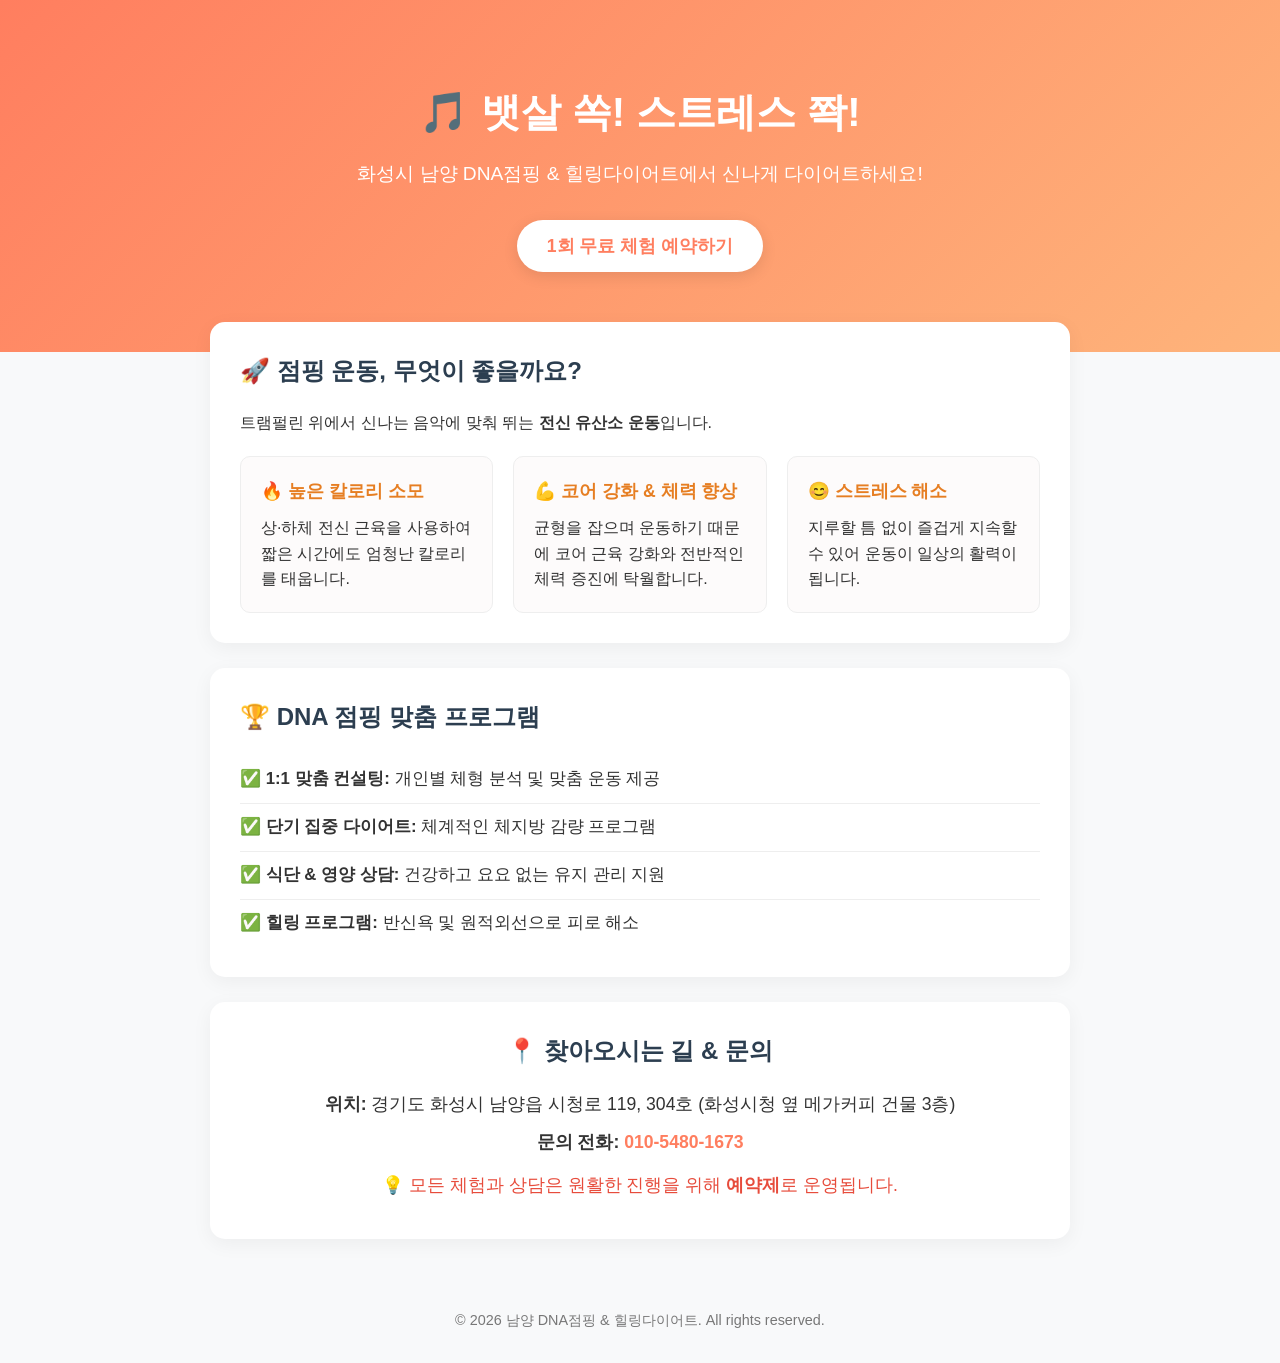
==== index.html @ b4588f5d "Add initial HTML and CSS files for the DNA Jumping & Healing Diet website" ====
<!DOCTYPE html>
<html lang="ko">
<head>
  <meta charset="UTF-8">
  <meta name="viewport" content="width=device-width, initial-scale=1.0">
  <title>남양 DNA점핑 & 힐링다이어트</title>
  <link rel="stylesheet" href="style.css">
</head>
<body>

  <!-- 상단 네비게이션 / 헤더 -->
  <header class="hero">
    <div class="hero-content">
      <h1>🎵 뱃살 쏙! 스트레스 쫙!</h1>
      <p class="subtitle">화성시 남양 DNA점핑 & 힐링다이어트에서 신나게 다이어트하세요!</p>
      <a href="tel:010-5480-1673" class="cta-btn">1회 무료 체험 예약하기</a>
    </div>
  </header>

  <!-- 메인 소개 섹션 -->
  <main class="container">
    
    <!-- 점핑 운동 소개 -->
    <section class="card">
      <h2>🚀 점핑 운동, 무엇이 좋을까요?</h2>
      <p>트램펄린 위에서 신나는 음악에 맞춰 뛰는 <strong>전신 유산소 운동</strong>입니다.</p>
      <div class="features-grid">
        <div class="feature-item">
          <h3>🔥 높은 칼로리 소모</h3>
          <p>상·하체 전신 근육을 사용하여 짧은 시간에도 엄청난 칼로리를 태웁니다.</p>
        </div>
        <div class="feature-item">
          <h3>💪 코어 강화 & 체력 향상</h3>
          <p>균형을 잡으며 운동하기 때문에 코어 근육 강화와 전반적인 체력 증진에 탁월합니다.</p>
        </div>
        <div class="feature-item">
          <h3>😊 스트레스 해소</h3>
          <p>지루할 틈 없이 즐겁게 지속할 수 있어 운동이 일상의 활력이 됩니다.</p>
        </div>
      </div>
    </section>

    <!-- 프로그램 안내 -->
    <section class="card bg-light">
      <h2>🏆 DNA 점핑 맞춤 프로그램</h2>
      <ul class="program-list">
        <li>✅ <strong>1:1 맞춤 컨설팅:</strong> 개인별 체형 분석 및 맞춤 운동 제공</li>
        <li>✅ <strong>단기 집중 다이어트:</strong> 체계적인 체지방 감량 프로그램</li>
        <li>✅ <strong>식단 & 영양 상담:</strong> 건강하고 요요 없는 유지 관리 지원</li>
        <li>✅ <strong>힐링 프로그램:</strong> 반신욕 및 원적외선으로 피로 해소</li>
      </ul>
    </section>

    <!-- 오시는 길 및 안내 -->
    <section class="card contact-card">
      <h2>📍 찾아오시는 길 & 문의</h2>
      <p><strong>위치:</strong> 경기도 화성시 남양읍 시청로 119, 304호 (화성시청 옆 메가커피 건물 3층)</p>
      <p><strong>문의 전화:</strong> <a href="tel:010-5480-1673">010-5480-1673</a></p>
      <p class="notice">💡 모든 체험과 상담은 원활한 진행을 위해 <strong>예약제</strong>로 운영됩니다.</p>
    </section>

  </main>

  <!-- 푸터 -->
  <footer>
    <p>&copy; 2026 남양 DNA점핑 & 힐링다이어트. All rights reserved.</p>
  </footer>

</body>
</html>
---- style.css ----
/* 기본 스타일 초기화 */
* {
  box-sizing: border-box;
  margin: 0;
  padding: 0;
}

body {
  font-family: 'Apple SD Gothic Neo', 'Malgun Gothic', sans-serif;
  line-height: 1.6;
  color: #333;
  background-color: #f8f9fa;
}

/* 상단 히어로 섹션 */
.hero {
  background: linear-gradient(135deg, #ff7e5f, #feb47b);
  color: white;
  text-align: center;
  padding: 80px 20px;
}

.hero h1 {
  font-size: 2.5rem;
  margin-bottom: 15px;
}

.subtitle {
  font-size: 1.2rem;
  margin-bottom: 30px;
}

.cta-btn {
  display: inline-block;
  background-color: white;
  color: #ff7e5f;
  padding: 12px 30px;
  font-size: 1.1rem;
  font-weight: bold;
  border-radius: 30px;
  text-decoration: none;
  box-shadow: 0 4px 15px rgba(0,0,0,0.1);
  transition: transform 0.2s;
}

.cta-btn:hover {
  transform: translateY(-2px);
}

/* 메인 레이아웃 컨테이너 */
.container {
  max-width: 900px;
  margin: -30px auto 40px auto;
  padding: 0 20px;
}

/* 카드 박스 디자인 */
.card {
  background: white;
  padding: 30px;
  border-radius: 15px;
  box-shadow: 0 5px 20px rgba(0,0,0,0.05);
  margin-bottom: 25px;
}

.card h2 {
  color: #2c3e50;
  margin-bottom: 20px;
  font-size: 1.5rem;
}

/* 특징 그리드 레이아웃 */
.features-grid {
  display: grid;
  grid-template-columns: repeat(auto-fit, minmax(240px, 1fr));
  gap: 20px;
  margin-top: 20px;
}

.feature-item {
  background: #fdfbfb;
  border: 1px solid #eee;
  padding: 20px;
  border-radius: 10px;
}

.feature-item h3 {
  font-size: 1.1rem;
  color: #e67e22;
  margin-bottom: 10px;
}

/* 프로그램 목록 */
.program-list {
  list-style: none;
}

.program-list li {
  padding: 10px 0;
  border-bottom: 1px solid #eee;
  font-size: 1.05rem;
}

.program-list li:last-child {
  border-bottom: none;
}

/* 연락처 카드 */
.contact-card {
  text-align: center;
}

.contact-card p {
  margin: 10px 0;
  font-size: 1.1rem;
}

.contact-card a {
  color: #ff7e5f;
  font-weight: bold;
  text-decoration: none;
}

.notice {
  color: #e74c3c;
  font-size: 0.95rem;
  margin-top: 15px !important;
}

/* 푸터 */
footer {
  text-align: center;
  padding: 30px;
  color: #777;
  font-size: 0.9rem;
}
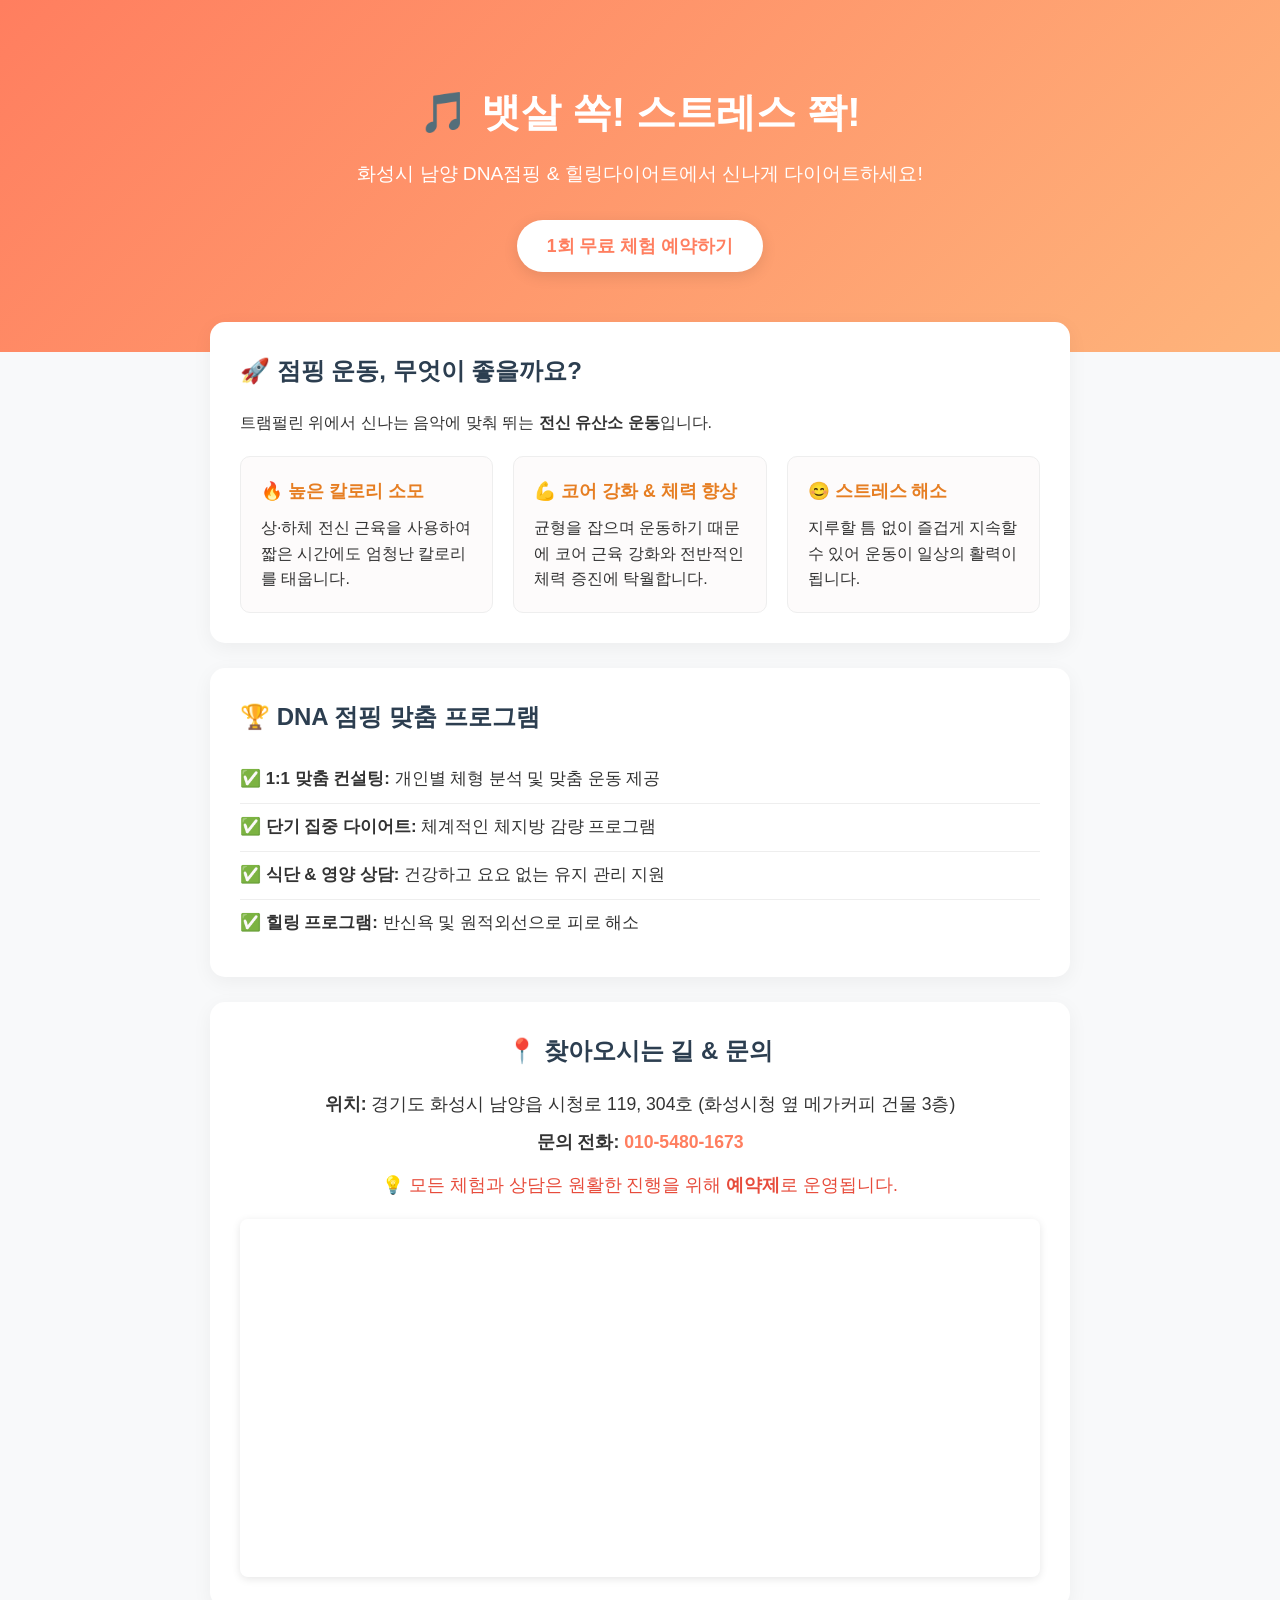
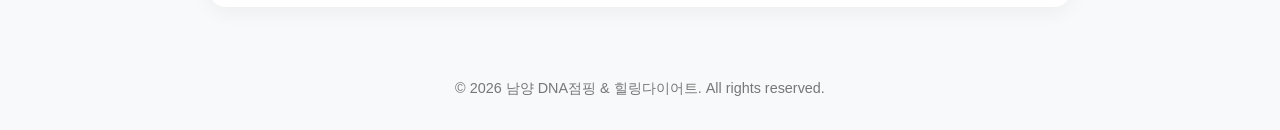
==== commit c7c67d81: "Add Naver map iframe to contact section for location guidance" ====
--- a/index.html
+++ b/index.html
@@ -51,12 +51,24 @@
       </ul>
     </section>
 
-    <!-- 오시는 길 및 안내 -->
+    <!-- 오시는 길 및 안내 (네이버 지도 포함) -->
     <section class="card contact-card">
       <h2>📍 찾아오시는 길 & 문의</h2>
       <p><strong>위치:</strong> 경기도 화성시 남양읍 시청로 119, 304호 (화성시청 옆 메가커피 건물 3층)</p>
       <p><strong>문의 전화:</strong> <a href="tel:010-5480-1673">010-5480-1673</a></p>
       <p class="notice">💡 모든 체험과 상담은 원활한 진행을 위해 <strong>예약제</strong>로 운영됩니다.</p>
+
+      <!-- 네이버 지도 영역 -->
+      <div style="margin-top: 20px; border-radius: 8px; overflow: hidden; box-shadow: 0 2px 8px rgba(0,0,0,0.1);">
+        <iframe 
+            src="https://map.naver.com/p/entry/place/1373815237?c=15.00,0,0,0,dh" 
+            width="100%" 
+            height="350" 
+            style="border:0;" 
+            allowfullscreen="" 
+            loading="lazy">
+        </iframe>
+      </div>
     </section>
 
   </main>
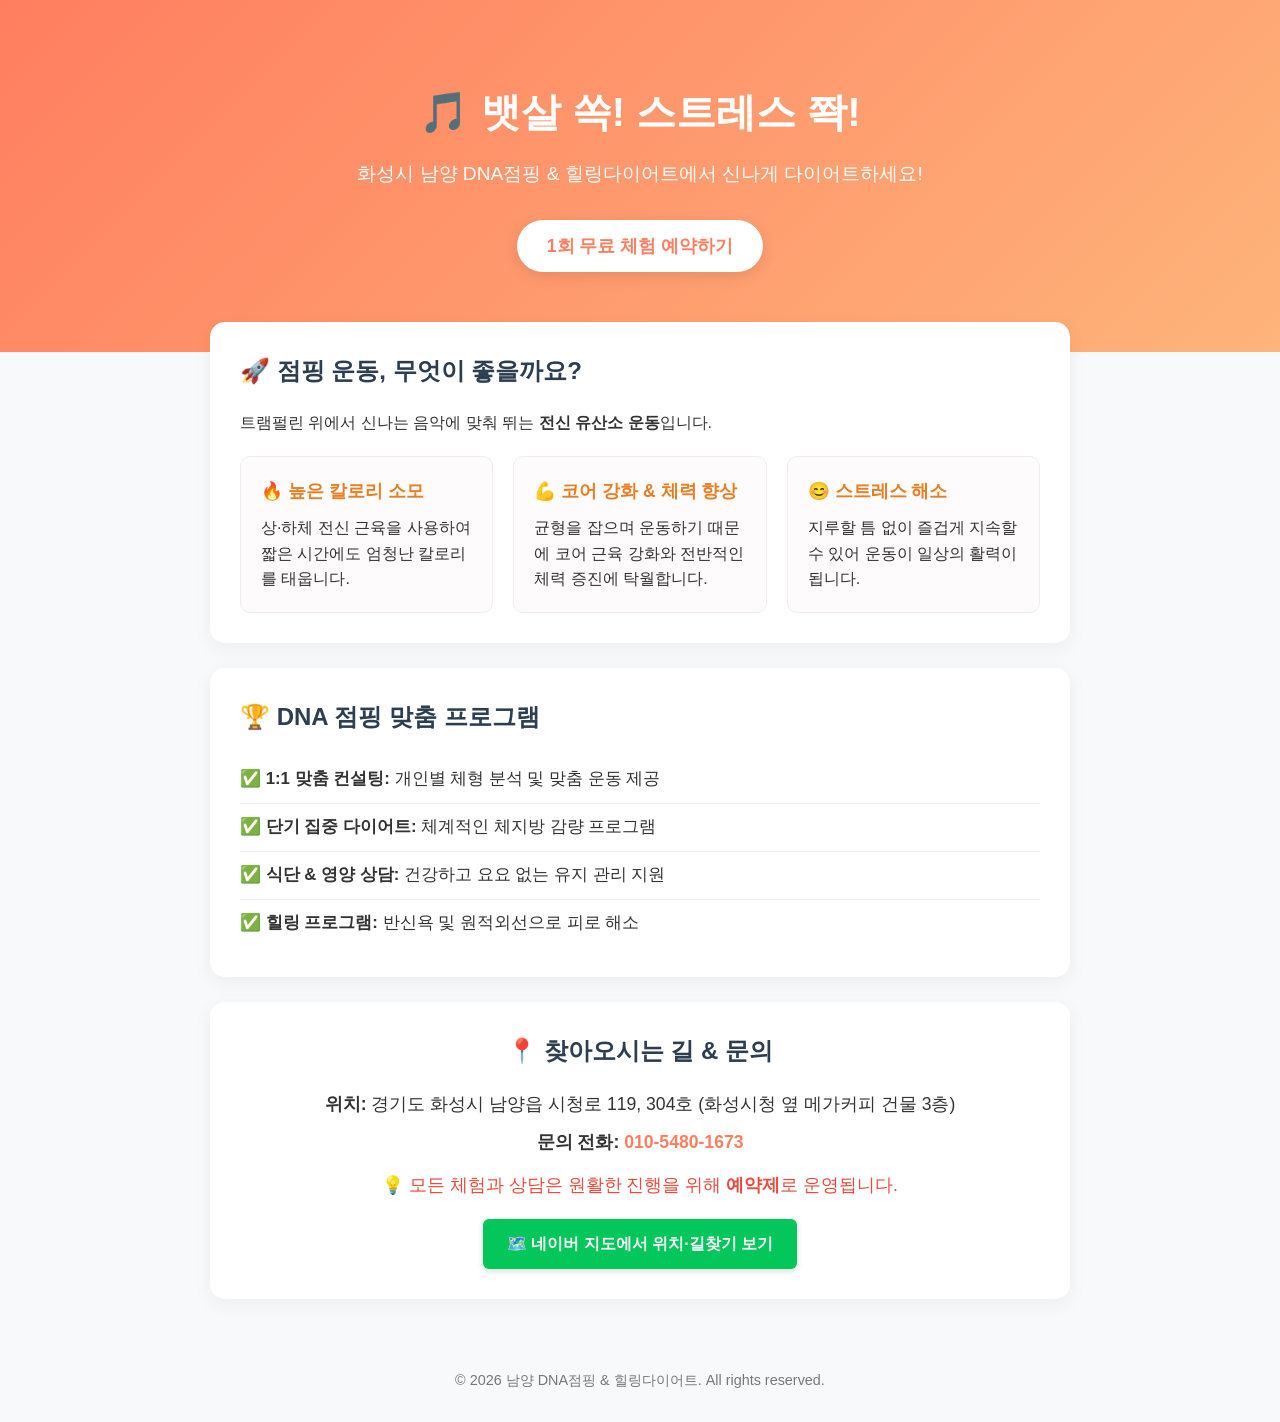
==== commit 6f03621b: "Update contact section to replace Naver map iframe with a direct link for location guidance" ====
--- a/index.html
+++ b/index.html
@@ -51,23 +51,18 @@
       </ul>
     </section>
 
-    <!-- 오시는 길 및 안내 (네이버 지도 포함) -->
+    <!-- 오시는 길 및 안내 (네이버 지도 연동 버튼 대체) -->
     <section class="card contact-card">
       <h2>📍 찾아오시는 길 & 문의</h2>
       <p><strong>위치:</strong> 경기도 화성시 남양읍 시청로 119, 304호 (화성시청 옆 메가커피 건물 3층)</p>
       <p><strong>문의 전화:</strong> <a href="tel:010-5480-1673">010-5480-1673</a></p>
       <p class="notice">💡 모든 체험과 상담은 원활한 진행을 위해 <strong>예약제</strong>로 운영됩니다.</p>
 
-      <!-- 네이버 지도 영역 -->
-      <div style="margin-top: 20px; border-radius: 8px; overflow: hidden; box-shadow: 0 2px 8px rgba(0,0,0,0.1);">
-        <iframe 
-            src="https://map.naver.com/p/entry/place/1373815237?c=15.00,0,0,0,dh" 
-            width="100%" 
-            height="350" 
-            style="border:0;" 
-            allowfullscreen="" 
-            loading="lazy">
-        </iframe>
+      <!-- 네이버 지도 바로가기 버튼 영역 -->
+      <div style="margin-top: 20px; text-align: center;">
+        <a href="https://naver.me/5bXm87ZJ" target="_blank" style="display: inline-block; background-color: #03C75A; color: white; padding: 12px 24px; border-radius: 6px; text-decoration: none; font-weight: bold; box-shadow: 0 2px 6px rgba(0,0,0,0.15);">
+          🗺️ 네이버 지도에서 위치·길찾기 보기
+        </a>
       </div>
     </section>
 
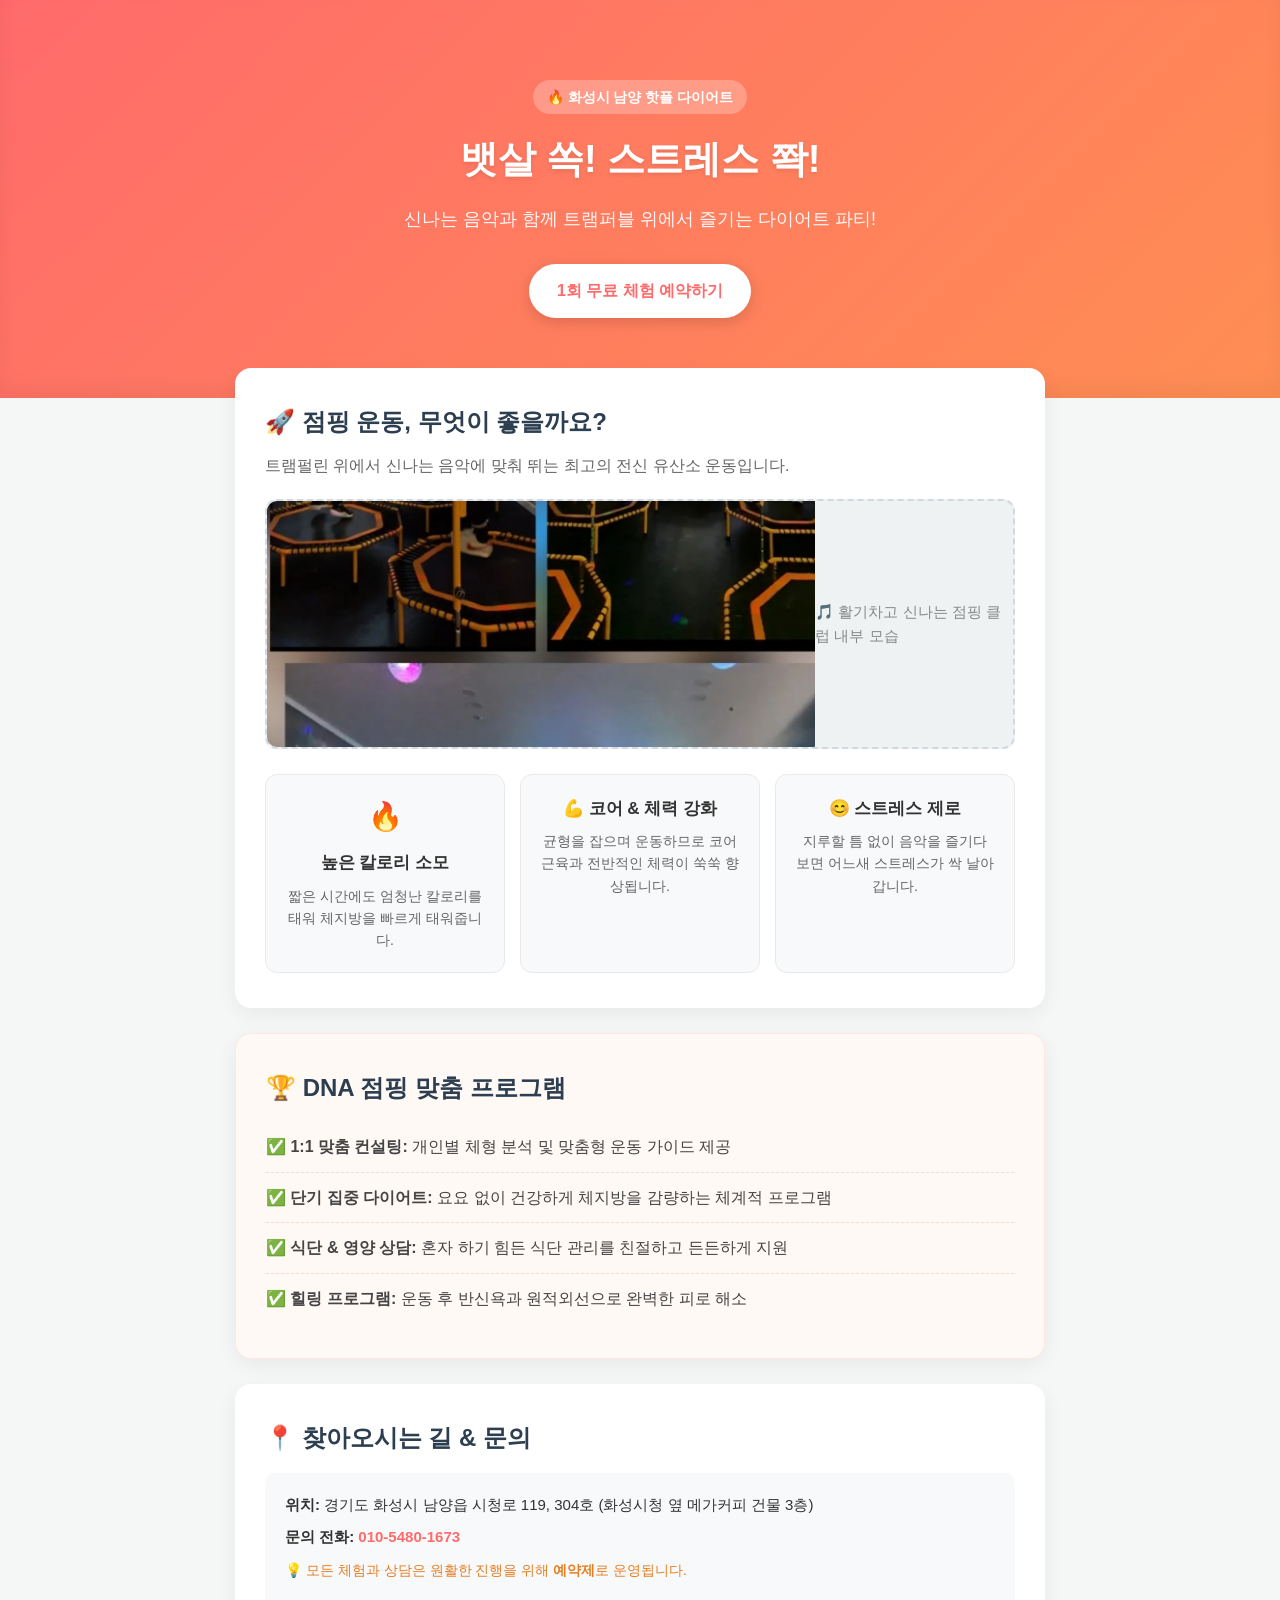
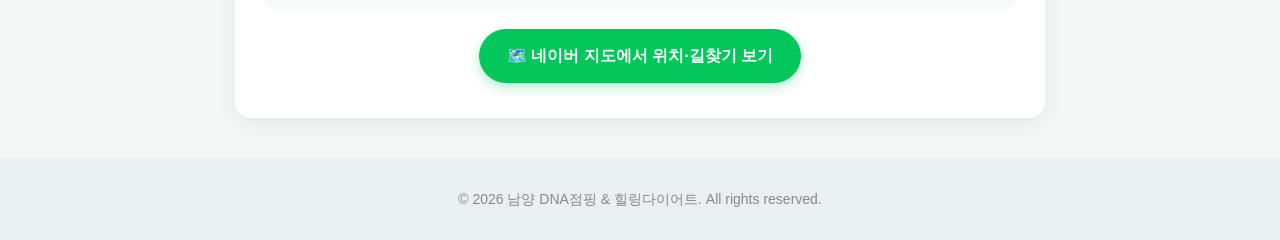
==== commit 15a10732: "Add jumping image and enhance homepage layout with updated styles and content" ====
--- a/index.html
+++ b/index.html
@@ -8,34 +8,48 @@
 </head>
 <body>
 
-  <!-- 상단 네비게이션 / 헤더 -->
+  <!-- 상단 히어로 섹션 -->
   <header class="hero">
     <div class="hero-content">
-      <h1>🎵 뱃살 쏙! 스트레스 쫙!</h1>
-      <p class="subtitle">화성시 남양 DNA점핑 & 힐링다이어트에서 신나게 다이어트하세요!</p>
+      <span class="badge">🔥 화성시 남양 핫플 다이어트</span>
+      <h1>뱃살 쏙! 스트레스 쫙!</h1>
+      <p class="subtitle">신나는 음악과 함께 트램퍼블 위에서 즐기는 다이어트 파티!</p>
       <a href="tel:010-5480-1673" class="cta-btn">1회 무료 체험 예약하기</a>
     </div>
   </header>
 
-  <!-- 메인 소개 섹션 -->
+  <!-- 메인 컨텐츠 영역 -->
   <main class="container">
     
     <!-- 점핑 운동 소개 -->
     <section class="card">
-      <h2>🚀 점핑 운동, 무엇이 좋을까요?</h2>
-      <p>트램펄린 위에서 신나는 음악에 맞춰 뛰는 <strong>전신 유산소 운동</strong>입니다.</p>
+      <div class="card-header-flex">
+        <div>
+          <h2>🚀 점핑 운동, 무엇이 좋을까요?</h2>
+          <p class="section-desc">트램펄린 위에서 신나는 음악에 맞춰 뛰는 최고의 전신 유산소 운동입니다.</p>
+        </div>
+      </div>
+      
+      <!-- 운동 소개 사진 영역 (원하시는 이미지 파일명으로 교체 가능) -->
+      <div class="image-box">
+        <img src="images/jumping.jpg" alt="점핑 운동 분위기" onerror="this.style.display='none'">
+        <!-- 이미지가 아직 없다면 아래 텍스트가 대신 예쁘게 자리를 잡아줍니다 -->
+        <p class="img-placeholder-text">🎵 활기차고 신나는 점핑 클럽 내부 모습</p>
+      </div>
+
       <div class="features-grid">
         <div class="feature-item">
-          <h3>🔥 높은 칼로리 소모</h3>
-          <p>상·하체 전신 근육을 사용하여 짧은 시간에도 엄청난 칼로리를 태웁니다.</p>
+          <div class="icon">🔥</div>
+          <h3>높은 칼로리 소모</h3>
+          <p>짧은 시간에도 엄청난 칼로리를 태워 체지방을 빠르게 태워줍니다.</p>
         </div>
         <div class="feature-item">
-          <h3>💪 코어 강화 & 체력 향상</h3>
-          <p>균형을 잡으며 운동하기 때문에 코어 근육 강화와 전반적인 체력 증진에 탁월합니다.</p>
+          <h3>💪 코어 & 체력 강화</h3>
+          <p>균형을 잡으며 운동하므로 코어 근육과 전반적인 체력이 쑥쑥 향상됩니다.</p>
         </div>
         <div class="feature-item">
-          <h3>😊 스트레스 해소</h3>
-          <p>지루할 틈 없이 즐겁게 지속할 수 있어 운동이 일상의 활력이 됩니다.</p>
+          <h3>😊 스트레스 제로</h3>
+          <p>지루할 틈 없이 음악을 즐기다 보면 어느새 스트레스가 싹 날아갑니다.</p>
         </div>
       </div>
     </section>
@@ -44,23 +58,25 @@
     <section class="card bg-light">
       <h2>🏆 DNA 점핑 맞춤 프로그램</h2>
       <ul class="program-list">
-        <li>✅ <strong>1:1 맞춤 컨설팅:</strong> 개인별 체형 분석 및 맞춤 운동 제공</li>
-        <li>✅ <strong>단기 집중 다이어트:</strong> 체계적인 체지방 감량 프로그램</li>
-        <li>✅ <strong>식단 & 영양 상담:</strong> 건강하고 요요 없는 유지 관리 지원</li>
-        <li>✅ <strong>힐링 프로그램:</strong> 반신욕 및 원적외선으로 피로 해소</li>
+        <li><span>✅</span> <strong>1:1 맞춤 컨설팅:</strong> 개인별 체형 분석 및 맞춤형 운동 가이드 제공</li>
+        <li><span>✅</span> <strong>단기 집중 다이어트:</strong> 요요 없이 건강하게 체지방을 감량하는 체계적 프로그램</li>
+        <li><span>✅</span> <strong>식단 & 영양 상담:</strong> 혼자 하기 힘든 식단 관리를 친절하고 든든하게 지원</li>
+        <li><span>✅</span> <strong>힐링 프로그램:</strong> 운동 후 반신욕과 원적외선으로 완벽한 피로 해소</li>
       </ul>
     </section>
 
-    <!-- 오시는 길 및 안내 (네이버 지도 연동 버튼 대체) -->
+    <!-- 오시는 길 및 안내 -->
     <section class="card contact-card">
       <h2>📍 찾아오시는 길 & 문의</h2>
-      <p><strong>위치:</strong> 경기도 화성시 남양읍 시청로 119, 304호 (화성시청 옆 메가커피 건물 3층)</p>
-      <p><strong>문의 전화:</strong> <a href="tel:010-5480-1673">010-5480-1673</a></p>
-      <p class="notice">💡 모든 체험과 상담은 원활한 진행을 위해 <strong>예약제</strong>로 운영됩니다.</p>
+      <div class="info-box">
+        <p><strong>위치:</strong> 경기도 화성시 남양읍 시청로 119, 304호 (화성시청 옆 메가커피 건물 3층)</p>
+        <p><strong>문의 전화:</strong> <a href="tel:010-5480-1673" class="phone-link">010-5480-1673</a></p>
+        <p class="notice">💡 모든 체험과 상담은 원활한 진행을 위해 <strong>예약제</strong>로 운영됩니다.</p>
+      </div>
 
-      <!-- 네이버 지도 바로가기 버튼 영역 -->
-      <div style="margin-top: 20px; text-align: center;">
-        <a href="https://naver.me/5bXm87ZJ" target="_blank" style="display: inline-block; background-color: #03C75A; color: white; padding: 12px 24px; border-radius: 6px; text-decoration: none; font-weight: bold; box-shadow: 0 2px 6px rgba(0,0,0,0.15);">
+      <!-- 네이버 지도 바로가기 버튼 -->
+      <div class="map-btn-area">
+        <a href="https://naver.me/5bXm87ZJ" target="_blank" class="naver-map-btn">
           🗺️ 네이버 지도에서 위치·길찾기 보기
         </a>
       </div>
--- a/style.css
+++ b/style.css
@@ -1,136 +1,233 @@
-/* 기본 스타일 초기화 */
+/* 기본 설정 및 폰트 초기화 */
 * {
   box-sizing: border-box;
   margin: 0;
   padding: 0;
+  font-family: 'Apple SD Gothic Neo', 'Noto Sans KR', sans-serif;
 }
 
 body {
-  font-family: 'Apple SD Gothic Neo', 'Malgun Gothic', sans-serif;
+  background-color: #f4f7f6;
+  color: #333;
   line-height: 1.6;
-  color: #333;
-  background-color: #f8f9fa;
-}
-
-/* 상단 히어로 섹션 */
+}
+
+/* 상단 히어로 섹션 (그라데이션 배경) */
 .hero {
-  background: linear-gradient(135deg, #ff7e5f, #feb47b);
+  background: linear-gradient(135deg, #ff6b6b, #ff8e53);
   color: white;
   text-align: center;
   padding: 80px 20px;
+  box-shadow: inset 0 -10px 20px rgba(0,0,0,0.05);
+}
+
+.hero-content {
+  max-width: 700px;
+  margin: 0 auto;
+}
+
+.badge {
+  background: rgba(255, 255, 255, 0.25);
+  padding: 6px 14px;
+  border-radius: 20px;
+  font-size: 14px;
+  font-weight: bold;
+  display: inline-block;
+  margin-bottom: 15px;
 }
 
 .hero h1 {
-  font-size: 2.5rem;
+  font-size: 38px;
   margin-bottom: 15px;
+  font-weight: 800;
+  text-shadow: 0 2px 4px rgba(0,0,0,0.1);
 }
 
 .subtitle {
-  font-size: 1.2rem;
+  font-size: 18px;
   margin-bottom: 30px;
+  opacity: 0.95;
 }
 
 .cta-btn {
-  display: inline-block;
   background-color: white;
-  color: #ff7e5f;
-  padding: 12px 30px;
-  font-size: 1.1rem;
-  font-weight: bold;
+  color: #ff6b6b;
+  padding: 14px 28px;
   border-radius: 30px;
   text-decoration: none;
-  box-shadow: 0 4px 15px rgba(0,0,0,0.1);
-  transition: transform 0.2s;
+  font-weight: bold;
+  font-size: 16px;
+  box-shadow: 0 4px 15px rgba(0,0,0,0.15);
+  transition: transform 0.2s, background-color 0.2s;
+  display: inline-block;
 }
 
 .cta-btn:hover {
   transform: translateY(-2px);
+  background-color: #fff5f5;
 }
 
 /* 메인 레이아웃 컨테이너 */
 .container {
-  max-width: 900px;
+  max-width: 850px;
   margin: -30px auto 40px auto;
   padding: 0 20px;
 }
 
-/* 카드 박스 디자인 */
+/* 공통 카드 디자인 (그림자 및 둥근 모서리) */
 .card {
   background: white;
-  padding: 30px;
-  border-radius: 15px;
-  box-shadow: 0 5px 20px rgba(0,0,0,0.05);
+  border-radius: 16px;
+  padding: 35px 30px;
   margin-bottom: 25px;
+  box-shadow: 0 6px 20px rgba(0, 0, 0, 0.06);
+}
+
+.card.bg-light {
+  background: #fff9f5;
+  border: 1px solid #ffe8df;
 }
 
 .card h2 {
+  font-size: 24px;
   color: #2c3e50;
+  margin-bottom: 12px;
+}
+
+.section-desc {
+  color: #666;
   margin-bottom: 20px;
-  font-size: 1.5rem;
-}
-
-/* 특징 그리드 레이아웃 */
+}
+
+/* 이미지 박스 디자인 */
+.image-box {
+  width: 100%;
+  height: 250px;
+  background: #eef2f3;
+  border-radius: 12px;
+  margin: 20px 0;
+  overflow: hidden;
+  display: flex;
+  align-items: center;
+  justify-content: center;
+  border: 2px dashed #d1d8e0;
+}
+
+.image-box img {
+  width: 100%;
+  height: 100%;
+  object-fit: cover;
+}
+
+.img-placeholder-text {
+  color: #888;
+  font-size: 15px;
+  font-weight: 500;
+}
+
+/* 특징 그리드 (3개 카드 가로 배치) */
 .features-grid {
   display: grid;
-  grid-template-columns: repeat(auto-fit, minmax(240px, 1fr));
-  gap: 20px;
-  margin-top: 20px;
+  grid-template-columns: repeat(auto-fit, minmax(220px, 1fr));
+  gap: 15px;
+  margin-top: 25px;
 }
 
 .feature-item {
-  background: #fdfbfb;
-  border: 1px solid #eee;
+  background: #f8f9fa;
+  padding: 20px;
+  border-radius: 12px;
+  text-align: center;
+  border: 1px solid #eaeaea;
+}
+
+.feature-item .icon {
+  font-size: 28px;
+  margin-bottom: 10px;
+}
+
+.feature-item h3 {
+  font-size: 17px;
+  color: #333;
+  margin-bottom: 8px;
+}
+
+.feature-item p {
+  font-size: 14px;
+  color: #666;
+}
+
+/* 프로그램 리스트 디자인 */
+.program-list {
+  list-style: none;
+  margin-top: 15px;
+}
+
+.program-list li {
+  padding: 12px 0;
+  border-bottom: 1px dashed #ffd8cc;
+  font-size: 16px;
+  color: #444;
+}
+
+.program-list li:last-child {
+  border-bottom: none;
+}
+
+/* 오시는 길 영역 */
+.info-box {
+  background: #f8f9fa;
   padding: 20px;
   border-radius: 10px;
-}
-
-.feature-item h3 {
-  font-size: 1.1rem;
+  margin: 15px 0 20px 0;
+  font-size: 15px;
+}
+
+.info-box p {
+  margin-bottom: 8px;
+}
+
+.phone-link {
+  color: #ff6b6b;
+  font-weight: bold;
+  text-decoration: none;
+}
+
+.notice {
   color: #e67e22;
-  margin-bottom: 10px;
-}
-
-/* 프로그램 목록 */
-.program-list {
-  list-style: none;
-}
-
-.program-list li {
-  padding: 10px 0;
-  border-bottom: 1px solid #eee;
-  font-size: 1.05rem;
-}
-
-.program-list li:last-child {
-  border-bottom: none;
-}
-
-/* 연락처 카드 */
-.contact-card {
-  text-align: center;
-}
-
-.contact-card p {
-  margin: 10px 0;
-  font-size: 1.1rem;
-}
-
-.contact-card a {
-  color: #ff7e5f;
-  font-weight: bold;
+  font-size: 14px;
+  margin-top: 10px;
+}
+
+/* 네이버 지도 버튼 스타일 */
+.map-btn-area {
+  text-align: center;
+  margin-top: 20px;
+}
+
+.naver-map-btn {
+  display: inline-block;
+  background-color: #03C75A;
+  color: white;
+  padding: 14px 28px;
+  border-radius: 30px;
   text-decoration: none;
-}
-
-.notice {
-  color: #e74c3c;
-  font-size: 0.95rem;
-  margin-top: 15px !important;
+  font-weight: bold;
+  font-size: 16px;
+  box-shadow: 0 4px 12px rgba(3, 199, 90, 0.3);
+  transition: transform 0.2s, background-color 0.2s;
+}
+
+.naver-map-btn:hover {
+  transform: translateY(-2px);
+  background-color: #02b350;
 }
 
 /* 푸터 */
 footer {
   text-align: center;
-  padding: 30px;
-  color: #777;
-  font-size: 0.9rem;
+  padding: 30px 20px;
+  color: #888;
+  font-size: 14px;
+  background-color: #eaeff2;
 }
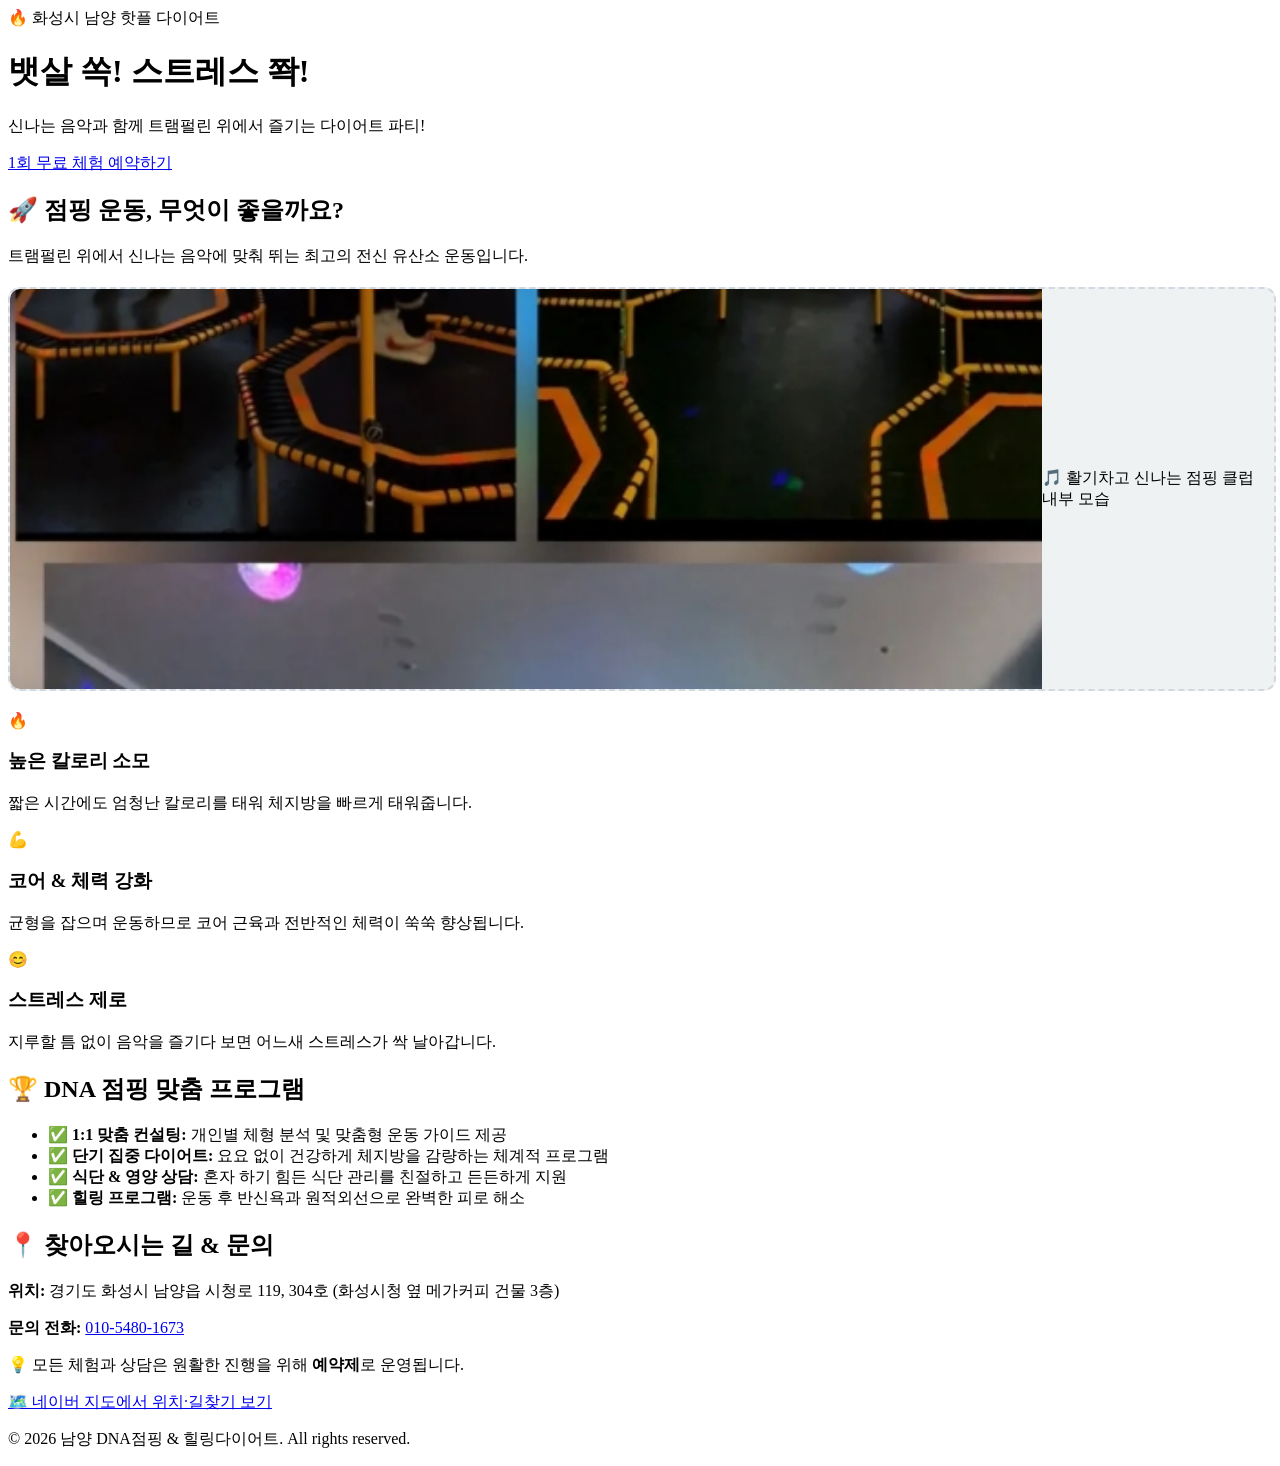
==== commit c23ec606: "Enhance homepage content and layout with updated hero section, improved descriptions, and new image " ====
--- a/index.html
+++ b/index.html
@@ -13,7 +13,7 @@
     <div class="hero-content">
       <span class="badge">🔥 화성시 남양 핫플 다이어트</span>
       <h1>뱃살 쏙! 스트레스 쫙!</h1>
-      <p class="subtitle">신나는 음악과 함께 트램퍼블 위에서 즐기는 다이어트 파티!</p>
+      <p class="subtitle">신나는 음악과 함께 트램펄린 위에서 즐기는 다이어트 파티!</p>
       <a href="tel:010-5480-1673" class="cta-btn">1회 무료 체험 예약하기</a>
     </div>
   </header>
@@ -30,10 +30,9 @@
         </div>
       </div>
       
-      <!-- 운동 소개 사진 영역 (원하시는 이미지 파일명으로 교체 가능) -->
+      <!-- 운동 소개 사진 영역 -->
       <div class="image-box">
         <img src="images/jumping.jpg" alt="점핑 운동 분위기" onerror="this.style.display='none'">
-        <!-- 이미지가 아직 없다면 아래 텍스트가 대신 예쁘게 자리를 잡아줍니다 -->
         <p class="img-placeholder-text">🎵 활기차고 신나는 점핑 클럽 내부 모습</p>
       </div>
 
@@ -44,11 +43,13 @@
           <p>짧은 시간에도 엄청난 칼로리를 태워 체지방을 빠르게 태워줍니다.</p>
         </div>
         <div class="feature-item">
-          <h3>💪 코어 & 체력 강화</h3>
+          <div class="icon">💪</div>
+          <h3>코어 & 체력 강화</h3>
           <p>균형을 잡으며 운동하므로 코어 근육과 전반적인 체력이 쑥쑥 향상됩니다.</p>
         </div>
         <div class="feature-item">
-          <h3>😊 스트레스 제로</h3>
+          <div class="icon">😊</div>
+          <h3>스트레스 제로</h3>
           <p>지루할 틈 없이 음악을 즐기다 보면 어느새 스트레스가 싹 날아갑니다.</p>
         </div>
       </div>
@@ -74,9 +75,9 @@
         <p class="notice">💡 모든 체험과 상담은 원활한 진행을 위해 <strong>예약제</strong>로 운영됩니다.</p>
       </div>
 
-      <!-- 네이버 지도 바로가기 버튼 -->
+      <!-- 네이버 지도 바로가기 버튼 (수정된 링크 적용) -->
       <div class="map-btn-area">
-        <a href="https://naver.me/5bXm87ZJ" target="_blank" class="naver-map-btn">
+        <a href="https://naver.me/qeb8gxz5" target="_blank" class="naver-map-btn">
           🗺️ 네이버 지도에서 위치·길찾기 보기
         </a>
       </div>
--- a/style.css
+++ b/style.css
@@ -1,108 +1,7 @@
-/* 기본 설정 및 폰트 초기화 */
-* {
-  box-sizing: border-box;
-  margin: 0;
-  padding: 0;
-  font-family: 'Apple SD Gothic Neo', 'Noto Sans KR', sans-serif;
-}
-
-body {
-  background-color: #f4f7f6;
-  color: #333;
-  line-height: 1.6;
-}
-
-/* 상단 히어로 섹션 (그라데이션 배경) */
-.hero {
-  background: linear-gradient(135deg, #ff6b6b, #ff8e53);
-  color: white;
-  text-align: center;
-  padding: 80px 20px;
-  box-shadow: inset 0 -10px 20px rgba(0,0,0,0.05);
-}
-
-.hero-content {
-  max-width: 700px;
-  margin: 0 auto;
-}
-
-.badge {
-  background: rgba(255, 255, 255, 0.25);
-  padding: 6px 14px;
-  border-radius: 20px;
-  font-size: 14px;
-  font-weight: bold;
-  display: inline-block;
-  margin-bottom: 15px;
-}
-
-.hero h1 {
-  font-size: 38px;
-  margin-bottom: 15px;
-  font-weight: 800;
-  text-shadow: 0 2px 4px rgba(0,0,0,0.1);
-}
-
-.subtitle {
-  font-size: 18px;
-  margin-bottom: 30px;
-  opacity: 0.95;
-}
-
-.cta-btn {
-  background-color: white;
-  color: #ff6b6b;
-  padding: 14px 28px;
-  border-radius: 30px;
-  text-decoration: none;
-  font-weight: bold;
-  font-size: 16px;
-  box-shadow: 0 4px 15px rgba(0,0,0,0.15);
-  transition: transform 0.2s, background-color 0.2s;
-  display: inline-block;
-}
-
-.cta-btn:hover {
-  transform: translateY(-2px);
-  background-color: #fff5f5;
-}
-
-/* 메인 레이아웃 컨테이너 */
-.container {
-  max-width: 850px;
-  margin: -30px auto 40px auto;
-  padding: 0 20px;
-}
-
-/* 공통 카드 디자인 (그림자 및 둥근 모서리) */
-.card {
-  background: white;
-  border-radius: 16px;
-  padding: 35px 30px;
-  margin-bottom: 25px;
-  box-shadow: 0 6px 20px rgba(0, 0, 0, 0.06);
-}
-
-.card.bg-light {
-  background: #fff9f5;
-  border: 1px solid #ffe8df;
-}
-
-.card h2 {
-  font-size: 24px;
-  color: #2c3e50;
-  margin-bottom: 12px;
-}
-
-.section-desc {
-  color: #666;
-  margin-bottom: 20px;
-}
-
-/* 이미지 박스 디자인 */
+/* 이미지 박스 디자인 수정 */
 .image-box {
   width: 100%;
-  height: 250px;
+  max-height: 400px; /* PC에서 너무 길어지지 않게 최대 높이 지정 */
   background: #eef2f3;
   border-radius: 12px;
   margin: 20px 0;
@@ -115,119 +14,7 @@
 
 .image-box img {
   width: 100%;
-  height: 100%;
-  object-fit: cover;
-}
-
-.img-placeholder-text {
-  color: #888;
-  font-size: 15px;
-  font-weight: 500;
-}
-
-/* 특징 그리드 (3개 카드 가로 배치) */
-.features-grid {
-  display: grid;
-  grid-template-columns: repeat(auto-fit, minmax(220px, 1fr));
-  gap: 15px;
-  margin-top: 25px;
-}
-
-.feature-item {
-  background: #f8f9fa;
-  padding: 20px;
-  border-radius: 12px;
-  text-align: center;
-  border: 1px solid #eaeaea;
-}
-
-.feature-item .icon {
-  font-size: 28px;
-  margin-bottom: 10px;
-}
-
-.feature-item h3 {
-  font-size: 17px;
-  color: #333;
-  margin-bottom: 8px;
-}
-
-.feature-item p {
-  font-size: 14px;
-  color: #666;
-}
-
-/* 프로그램 리스트 디자인 */
-.program-list {
-  list-style: none;
-  margin-top: 15px;
-}
-
-.program-list li {
-  padding: 12px 0;
-  border-bottom: 1px dashed #ffd8cc;
-  font-size: 16px;
-  color: #444;
-}
-
-.program-list li:last-child {
-  border-bottom: none;
-}
-
-/* 오시는 길 영역 */
-.info-box {
-  background: #f8f9fa;
-  padding: 20px;
-  border-radius: 10px;
-  margin: 15px 0 20px 0;
-  font-size: 15px;
-}
-
-.info-box p {
-  margin-bottom: 8px;
-}
-
-.phone-link {
-  color: #ff6b6b;
-  font-weight: bold;
-  text-decoration: none;
-}
-
-.notice {
-  color: #e67e22;
-  font-size: 14px;
-  margin-top: 10px;
-}
-
-/* 네이버 지도 버튼 스타일 */
-.map-btn-area {
-  text-align: center;
-  margin-top: 20px;
-}
-
-.naver-map-btn {
-  display: inline-block;
-  background-color: #03C75A;
-  color: white;
-  padding: 14px 28px;
-  border-radius: 30px;
-  text-decoration: none;
-  font-weight: bold;
-  font-size: 16px;
-  box-shadow: 0 4px 12px rgba(3, 199, 90, 0.3);
-  transition: transform 0.2s, background-color 0.2s;
-}
-
-.naver-map-btn:hover {
-  transform: translateY(-2px);
-  background-color: #02b350;
-}
-
-/* 푸터 */
-footer {
-  text-align: center;
-  padding: 30px 20px;
-  color: #888;
-  font-size: 14px;
-  background-color: #eaeff2;
+  height: auto; /* 비율을 유지하면서 자동으로 크기 조절 */
+  display: block;
+  object-fit: contain; /* 사진이 짤리지 않고 전체가 다 보이도록 설정 */
 }
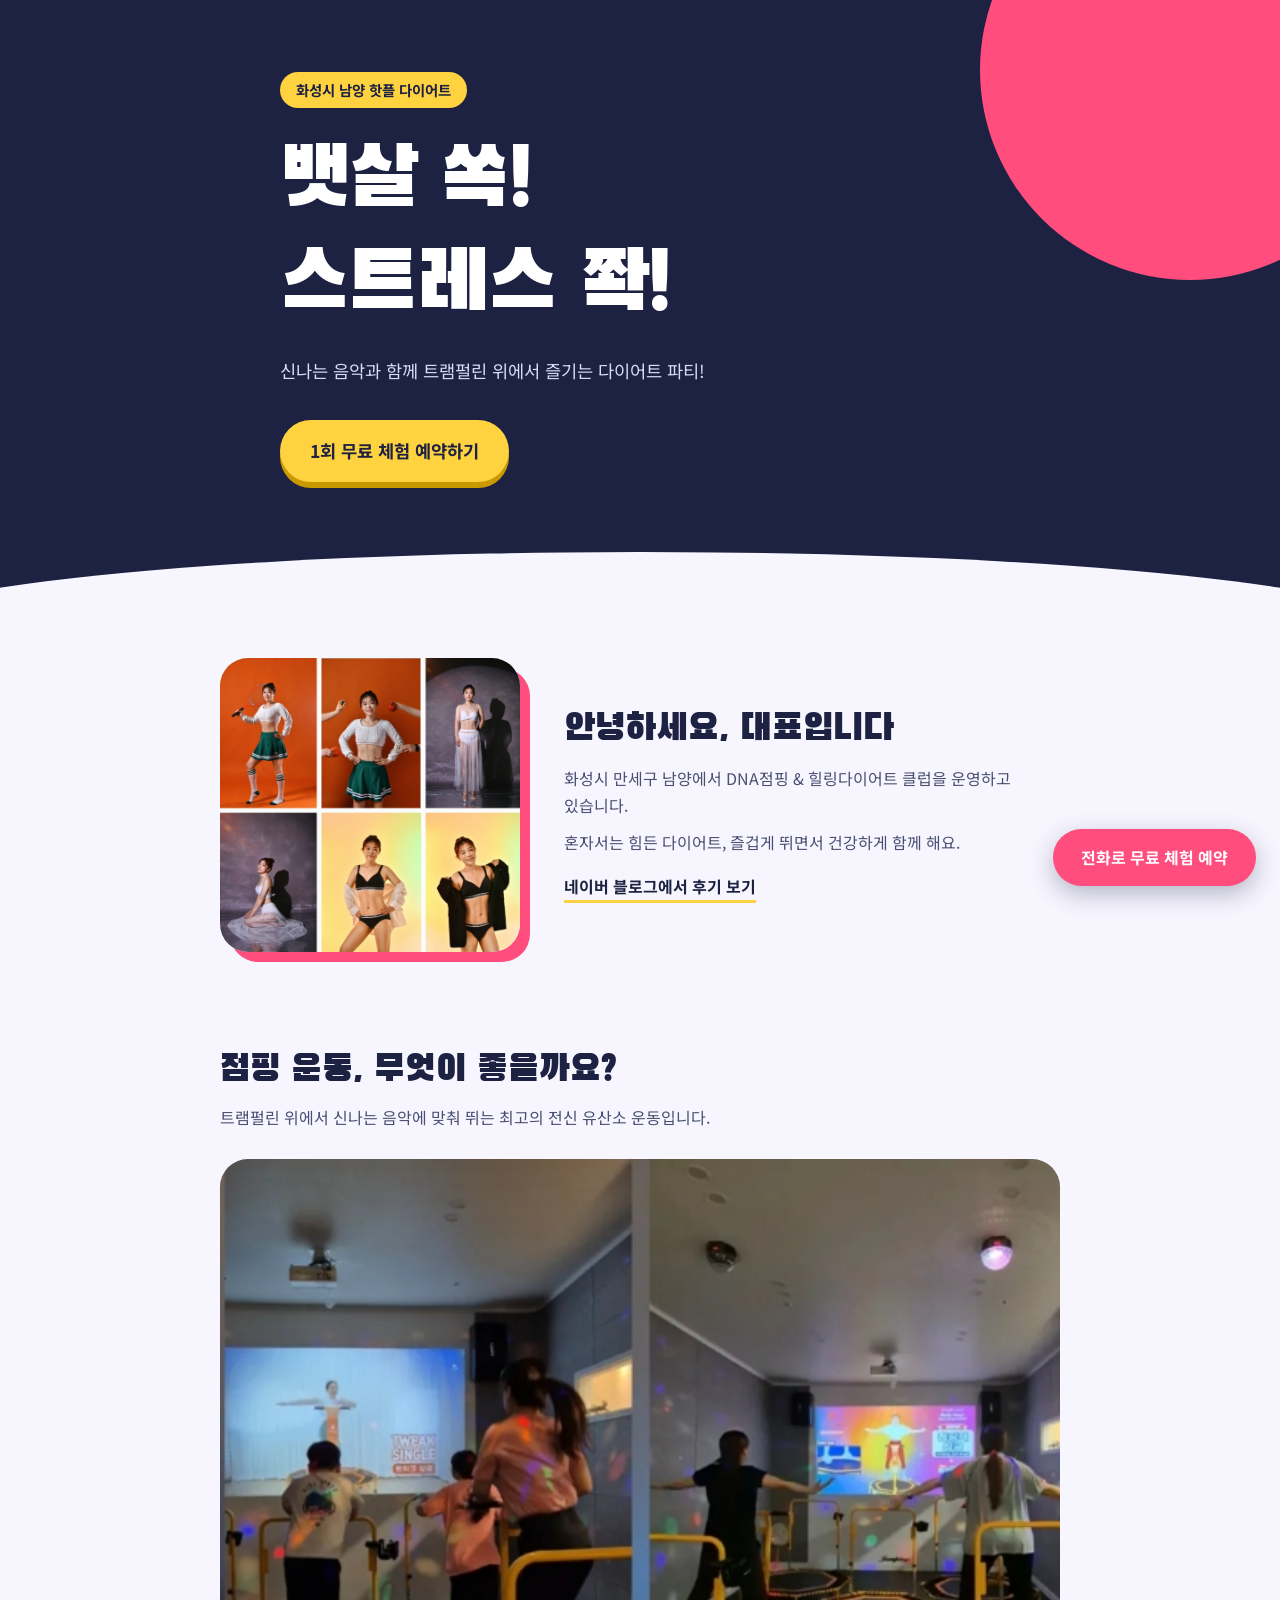
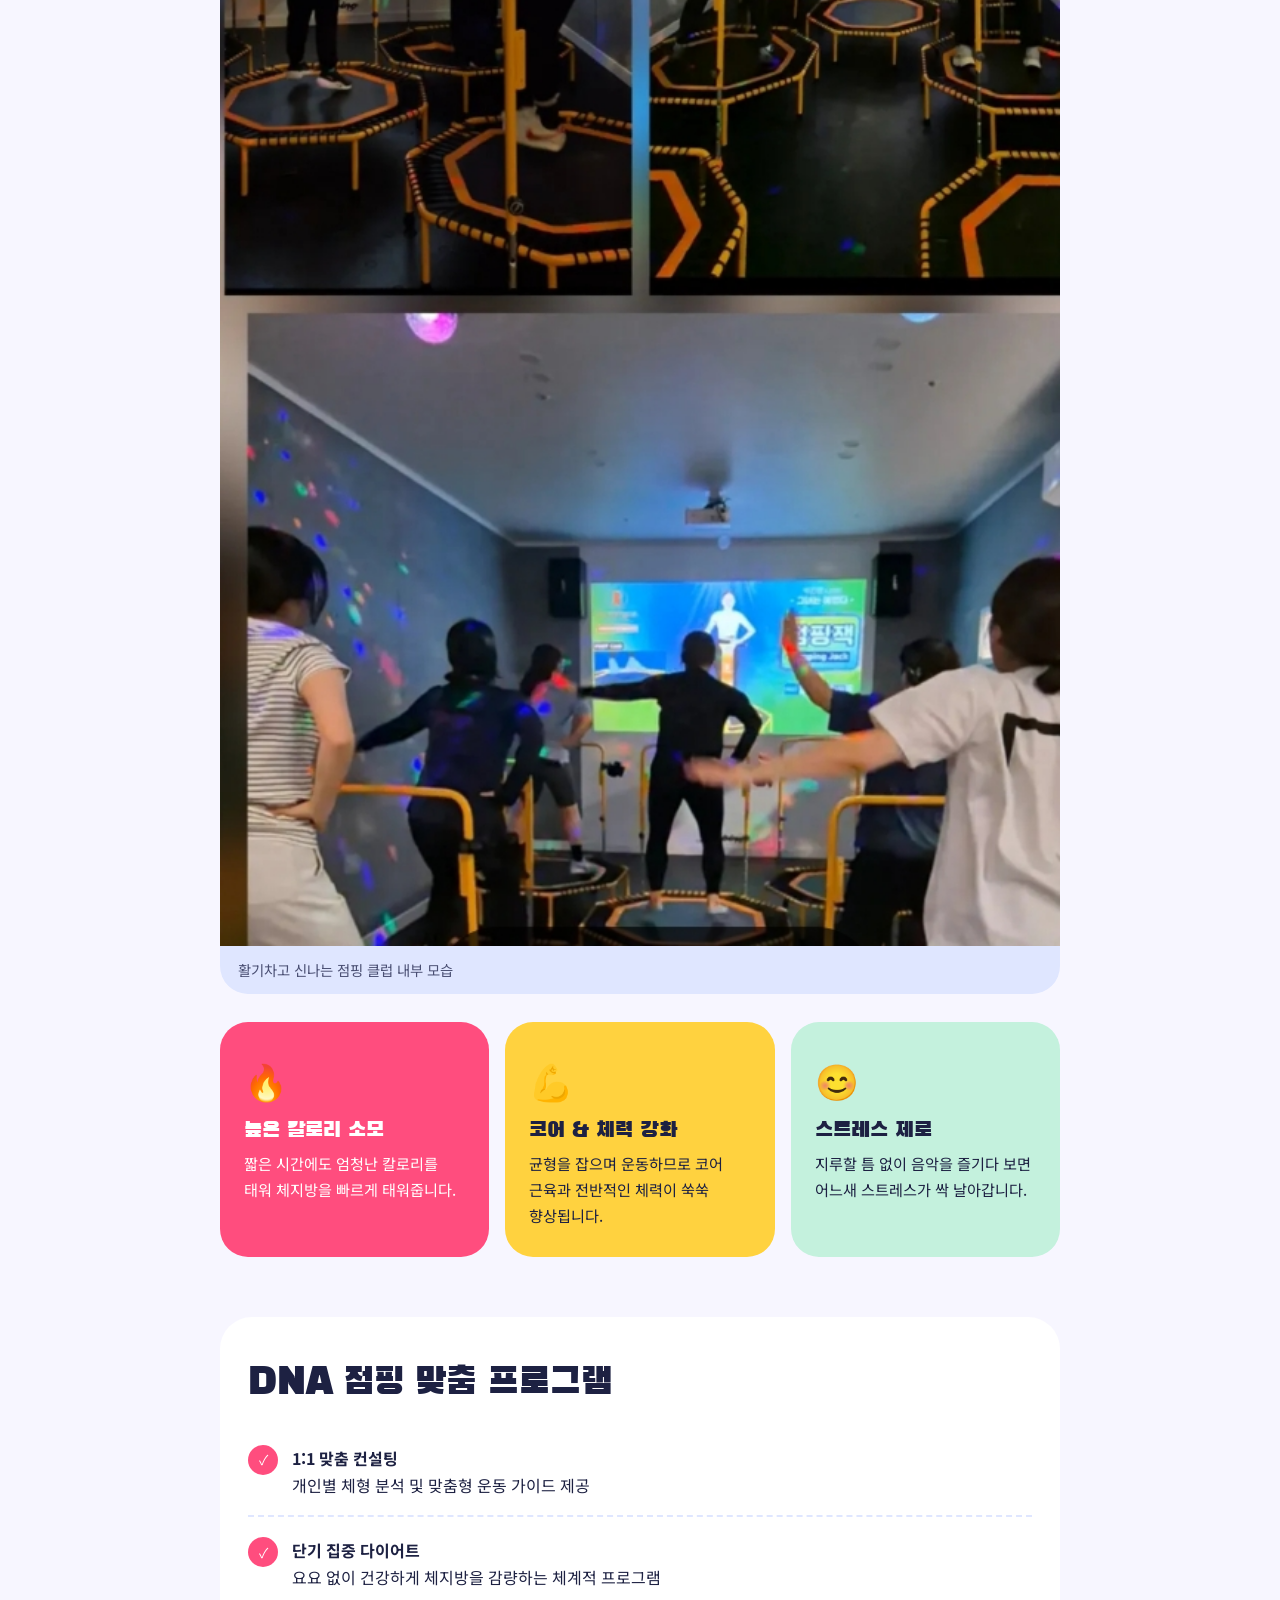
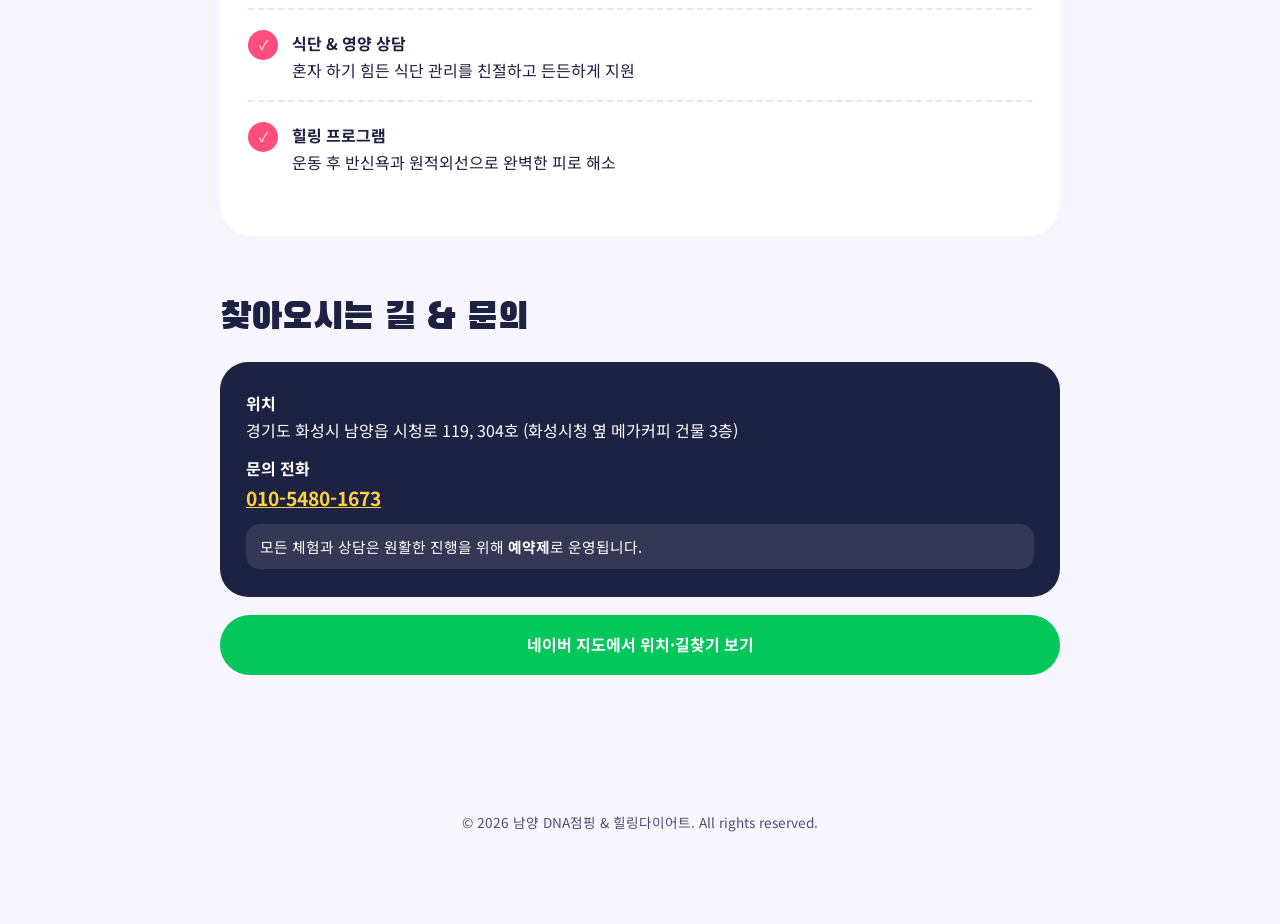
==== commit 3fa47b72: "Add index.html and style.css files with initial layout and design" ====
--- a/index.html
+++ b/index.html
@@ -8,32 +8,36 @@
 </head>
 <body>
 
-  <!-- 상단 히어로 섹션 -->
   <header class="hero">
     <div class="hero-content">
-      <span class="badge">🔥 화성시 남양 핫플 다이어트</span>
-      <h1>뱃살 쏙! 스트레스 쫙!</h1>
+      <span class="badge">화성시 남양 핫플 다이어트</span>
+      <h1>뱃살 쏙!<br>스트레스 쫙!</h1>
       <p class="subtitle">신나는 음악과 함께 트램펄린 위에서 즐기는 다이어트 파티!</p>
       <a href="tel:010-5480-1673" class="cta-btn">1회 무료 체험 예약하기</a>
     </div>
   </header>
 
-  <!-- 메인 컨텐츠 영역 -->
   <main class="container">
-    
-    <!-- 점핑 운동 소개 -->
+
+    <section class="card owner">
+      <div class="owner-photo">
+        <img src="images/jumping2.jpg" alt="DNA점핑 & 힐링다이어트 대표" onerror="this.parentElement.style.display='none'">
+      </div>
+      <div class="owner-text">
+        <h2>안녕하세요, 대표입니다</h2>
+        <p>화성시 만세구 남양에서 DNA점핑 & 힐링다이어트 클럽을 운영하고 있습니다.</p>
+        <p>혼자서는 힘든 다이어트, 즐겁게 뛰면서 건강하게 함께 해요.</p>
+        <a href="https://blog.naver.com/cycygygy" target="_blank" rel="noopener" class="blog-link">네이버 블로그에서 후기 보기</a>
+      </div>
+    </section>
+
     <section class="card">
-      <div class="card-header-flex">
-        <div>
-          <h2>🚀 점핑 운동, 무엇이 좋을까요?</h2>
-          <p class="section-desc">트램펄린 위에서 신나는 음악에 맞춰 뛰는 최고의 전신 유산소 운동입니다.</p>
-        </div>
-      </div>
-      
-      <!-- 운동 소개 사진 영역 -->
+      <h2>점핑 운동, 무엇이 좋을까요?</h2>
+      <p class="section-desc">트램펄린 위에서 신나는 음악에 맞춰 뛰는 최고의 전신 유산소 운동입니다.</p>
+
       <div class="image-box">
-        <img src="images/jumping.jpg" alt="점핑 운동 분위기" onerror="this.style.display='none'">
-        <p class="img-placeholder-text">🎵 활기차고 신나는 점핑 클럽 내부 모습</p>
+        <img src="images/jumping.jpg" alt="점핑 운동 분위기" onerror="this.parentElement.style.display='none'">
+        <p class="img-placeholder-text">활기차고 신나는 점핑 클럽 내부 모습</p>
       </div>
 
       <div class="features-grid">
@@ -55,40 +59,37 @@
       </div>
     </section>
 
-    <!-- 프로그램 안내 -->
     <section class="card bg-light">
-      <h2>🏆 DNA 점핑 맞춤 프로그램</h2>
+      <h2>DNA 점핑 맞춤 프로그램</h2>
       <ul class="program-list">
-        <li><span>✅</span> <strong>1:1 맞춤 컨설팅:</strong> 개인별 체형 분석 및 맞춤형 운동 가이드 제공</li>
-        <li><span>✅</span> <strong>단기 집중 다이어트:</strong> 요요 없이 건강하게 체지방을 감량하는 체계적 프로그램</li>
-        <li><span>✅</span> <strong>식단 & 영양 상담:</strong> 혼자 하기 힘든 식단 관리를 친절하고 든든하게 지원</li>
-        <li><span>✅</span> <strong>힐링 프로그램:</strong> 운동 후 반신욕과 원적외선으로 완벽한 피로 해소</li>
+        <li><span>✓</span> <div><strong>1:1 맞춤 컨설팅</strong><br>개인별 체형 분석 및 맞춤형 운동 가이드 제공</div></li>
+        <li><span>✓</span> <div><strong>단기 집중 다이어트</strong><br>요요 없이 건강하게 체지방을 감량하는 체계적 프로그램</div></li>
+        <li><span>✓</span> <div><strong>식단 & 영양 상담</strong><br>혼자 하기 힘든 식단 관리를 친절하고 든든하게 지원</div></li>
+        <li><span>✓</span> <div><strong>힐링 프로그램</strong><br>운동 후 반신욕과 원적외선으로 완벽한 피로 해소</div></li>
       </ul>
     </section>
 
-    <!-- 오시는 길 및 안내 -->
     <section class="card contact-card">
-      <h2>📍 찾아오시는 길 & 문의</h2>
+      <h2>찾아오시는 길 & 문의</h2>
       <div class="info-box">
-        <p><strong>위치:</strong> 경기도 화성시 남양읍 시청로 119, 304호 (화성시청 옆 메가커피 건물 3층)</p>
-        <p><strong>문의 전화:</strong> <a href="tel:010-5480-1673" class="phone-link">010-5480-1673</a></p>
-        <p class="notice">💡 모든 체험과 상담은 원활한 진행을 위해 <strong>예약제</strong>로 운영됩니다.</p>
+        <p><strong>위치</strong><br>경기도 화성시 남양읍 시청로 119, 304호 (화성시청 옆 메가커피 건물 3층)</p>
+        <p><strong>문의 전화</strong><br><a href="tel:010-5480-1673" class="phone-link">010-5480-1673</a></p>
+        <p class="notice">모든 체험과 상담은 원활한 진행을 위해 <strong>예약제</strong>로 운영됩니다.</p>
       </div>
-
-      <!-- 네이버 지도 바로가기 버튼 (수정된 링크 적용) -->
       <div class="map-btn-area">
-        <a href="https://naver.me/qeb8gxz5" target="_blank" class="naver-map-btn">
-          🗺️ 네이버 지도에서 위치·길찾기 보기
+        <a href="https://map.naver.com/p/search/%EB%82%A8%EC%96%91DNA%EC%A0%90%ED%95%91" target="_blank" rel="noopener" class="naver-map-btn">
+          네이버 지도에서 위치·길찾기 보기
         </a>
       </div>
     </section>
 
   </main>
 
-  <!-- 푸터 -->
   <footer>
     <p>&copy; 2026 남양 DNA점핑 & 힐링다이어트. All rights reserved.</p>
   </footer>
 
+  <a href="tel:010-5480-1673" class="call-fab">전화로 무료 체험 예약</a>
+
 </body>
 </html>
--- a/style.css
+++ b/style.css
@@ -1,20 +1,199 @@
-/* 이미지 박스 디자인 수정 */
-.image-box {
-  width: 100%;
-  max-height: 400px; /* PC에서 너무 길어지지 않게 최대 높이 지정 */
-  background: #eef2f3;
-  border-radius: 12px;
-  margin: 20px 0;
-  overflow: hidden;
-  display: flex;
-  align-items: center;
-  justify-content: center;
-  border: 2px dashed #d1d8e0;
+@import url('https://fonts.googleapis.com/css2?family=Black+Han+Sans&family=Noto+Sans+KR:wght@400;500;700&display=swap');
+
+:root {
+  --ink: #1d2142;
+  --ink-soft: #4a4f73;
+  --pink: #ff4d7e;
+  --sun: #ffd23f;
+  --mint: #c4f1dd;
+  --sky: #dfe6ff;
+  --paper: #f7f6ff;
+  --white: #ffffff;
 }
 
-.image-box img {
-  width: 100%;
-  height: auto; /* 비율을 유지하면서 자동으로 크기 조절 */
+* { box-sizing: border-box; margin: 0; padding: 0; }
+html { scroll-behavior: smooth; }
+
+body {
+  font-family: 'Noto Sans KR', sans-serif;
+  color: var(--ink);
+  background: var(--paper);
+  line-height: 1.7;
+  word-break: keep-all;
+  padding-bottom: env(safe-area-inset-bottom, 0);
+}
+
+a { color: inherit; }
+a:focus-visible { outline: 3px solid var(--sun); outline-offset: 3px; }
+
+h1, h2, h3 { font-family: 'Black Han Sans', 'Noto Sans KR', sans-serif; font-weight: 400; line-height: 1.25; }
+
+/* ---------- 히어로 ---------- */
+.hero {
+  position: relative;
+  overflow: hidden;
+  background: var(--ink);
+  color: var(--white);
+  padding: 72px 24px 140px;
+}
+.hero::before {            /* 핑크 해 */
+  content: "";
+  position: absolute;
+  width: 420px; height: 420px;
+  right: -120px; top: -140px;
+  border-radius: 50%;
+  background: var(--pink);
+}
+.hero::after {             /* 하단 곡선: 트램펄린 매트 */
+  content: "";
+  position: absolute;
+  left: -10%; right: -10%; bottom: -90px;
+  height: 160px;
+  border-radius: 50%;
+  background: var(--paper);
+}
+.hero-content { position: relative; z-index: 1; max-width: 720px; margin: 0 auto; }
+
+.badge {
+  display: inline-block;
+  background: var(--sun);
+  color: var(--ink);
+  font-weight: 700;
+  font-size: 0.9rem;
+  padding: 6px 16px;
+  border-radius: 999px;
+  margin-bottom: 22px;
+}
+.hero h1 {
+  font-size: clamp(2.8rem, 11vw, 5.2rem);
+  letter-spacing: -0.02em;
+  margin-bottom: 18px;
+}
+.subtitle {
+  font-size: 1.1rem;
+  max-width: 28em;
+  color: #d9dcf5;
+  margin-bottom: 34px;
+}
+.cta-btn {
+  display: inline-block;
+  background: var(--sun);
+  color: var(--ink);
+  font-weight: 700;
+  font-size: 1.1rem;
+  text-decoration: none;
+  padding: 16px 30px;
+  border-radius: 999px;
+  box-shadow: 0 6px 0 #c99a00;
+  transition: transform .15s, box-shadow .15s;
+}
+.cta-btn:hover { transform: translateY(3px); box-shadow: 0 3px 0 #c99a00; }
+.cta-btn:active { transform: translateY(6px); box-shadow: 0 0 0 #c99a00; }
+
+/* ---------- 본문 공통 ---------- */
+.container { max-width: 880px; margin: 0 auto; padding: 0 20px 60px; }
+.card { padding: 48px 0; }
+.card h2 { font-size: clamp(1.7rem, 6vw, 2.3rem); margin-bottom: 10px; }
+.section-desc { color: var(--ink-soft); max-width: 32em; margin-bottom: 28px; }
+
+/* 사진 */
+.image-box {
+  border-radius: 28px;
+  overflow: hidden;
+  background: var(--sky);
+  margin-bottom: 28px;
+  min-height: 120px;
+}
+.image-box img { display: block; width: 100%; height: auto; }
+.img-placeholder-text { padding: 12px 18px; font-size: .9rem; color: var(--ink-soft); }
+
+/* 대표 인사 */
+.owner { display: grid; gap: 24px; align-items: center; grid-template-columns: 1fr; padding-top: 36px; }
+.owner-photo { border-radius: 28px; overflow: hidden; background: var(--sky); box-shadow: 10px 10px 0 var(--pink); max-width: 340px; margin: 0 auto 10px; }
+.owner-photo img { display: block; width: 100%; height: auto; }
+.owner-text h2 { margin-bottom: 12px; }
+.owner-text p { color: var(--ink-soft); }
+.owner-text p + p { margin-top: 10px; }
+.blog-link { display: inline-block; margin-top: 16px; font-weight: 700; color: var(--ink); border-bottom: 3px solid var(--sun); text-decoration: none; }
+@media (min-width: 720px) { .owner { grid-template-columns: 300px 1fr; gap: 44px; } .owner-photo { margin: 0; } }
+
+/* 장점 3개: 색을 달리해 리듬감 */
+.features-grid { display: grid; gap: 16px; grid-template-columns: repeat(auto-fit, minmax(240px, 1fr)); }
+.feature-item { padding: 28px 24px; border-radius: 28px; }
+.feature-item:nth-child(1) { background: var(--pink); color: var(--white); }
+.feature-item:nth-child(2) { background: var(--sun); }
+.feature-item:nth-child(3) { background: var(--mint); }
+.feature-item .icon { font-size: 2.2rem; margin-bottom: 8px; }
+.feature-item h3 { font-size: 1.35rem; margin-bottom: 6px; }
+.feature-item p { font-size: .95rem; }
+
+/* 프로그램 */
+.bg-light {
+  background: var(--white);
+  border-radius: 32px;
+  padding: 44px 28px;
+  margin: 12px 0;
+}
+.program-list { list-style: none; display: grid; gap: 4px; margin-top: 22px; }
+.program-list li {
+  display: flex; gap: 14px;
+  padding: 16px 0;
+  border-bottom: 2px dashed var(--sky);
+}
+.program-list li:last-child { border-bottom: 0; }
+.program-list li span {
+  flex: none;
+  width: 30px; height: 30px;
+  display: grid; place-items: center;
+  background: var(--pink);
+  color: var(--white);
+  border-radius: 50%;
+  font-size: .85rem;
+}
+
+/* 오시는 길 */
+.info-box {
+  background: var(--ink);
+  color: var(--white);
+  border-radius: 28px;
+  padding: 28px 26px;
+  margin-top: 20px;
+}
+.info-box p + p { margin-top: 10px; }
+.phone-link { color: var(--sun); font-weight: 700; font-size: 1.2rem; }
+.notice { background: rgba(255,255,255,.1); padding: 10px 14px; border-radius: 14px; font-size: .92rem; }
+
+.map-btn-area { margin-top: 18px; }
+.naver-map-btn {
   display: block;
-  object-fit: contain; /* 사진이 짤리지 않고 전체가 다 보이도록 설정 */
-}+  text-align: center;
+  background: #03c75a;
+  color: var(--white);
+  font-weight: 700;
+  text-decoration: none;
+  padding: 16px;
+  border-radius: 999px;
+  transition: filter .15s;
+}
+.naver-map-btn:hover { filter: brightness(.93); }
+
+footer { text-align: center; color: var(--ink-soft); font-size: .85rem; padding: 28px 20px 96px; }
+
+/* 모바일 하단 고정 전화 버튼 */
+.call-fab {
+  position: fixed; left: 16px; right: 16px; bottom: calc(14px + env(safe-area-inset-bottom, 0));
+  z-index: 10;
+  text-align: center;
+  background: var(--pink);
+  color: var(--white);
+  font-weight: 700;
+  text-decoration: none;
+  padding: 15px;
+  border-radius: 999px;
+  box-shadow: 0 8px 24px rgba(29,33,66,.3);
+}
+@media (min-width: 720px) {
+  .call-fab { left: auto; right: 24px; width: auto; padding: 15px 28px; }
+  footer { padding-bottom: 90px; }
+}
+@media (prefers-reduced-motion: reduce) { * { transition: none !important; scroll-behavior: auto !important; } }
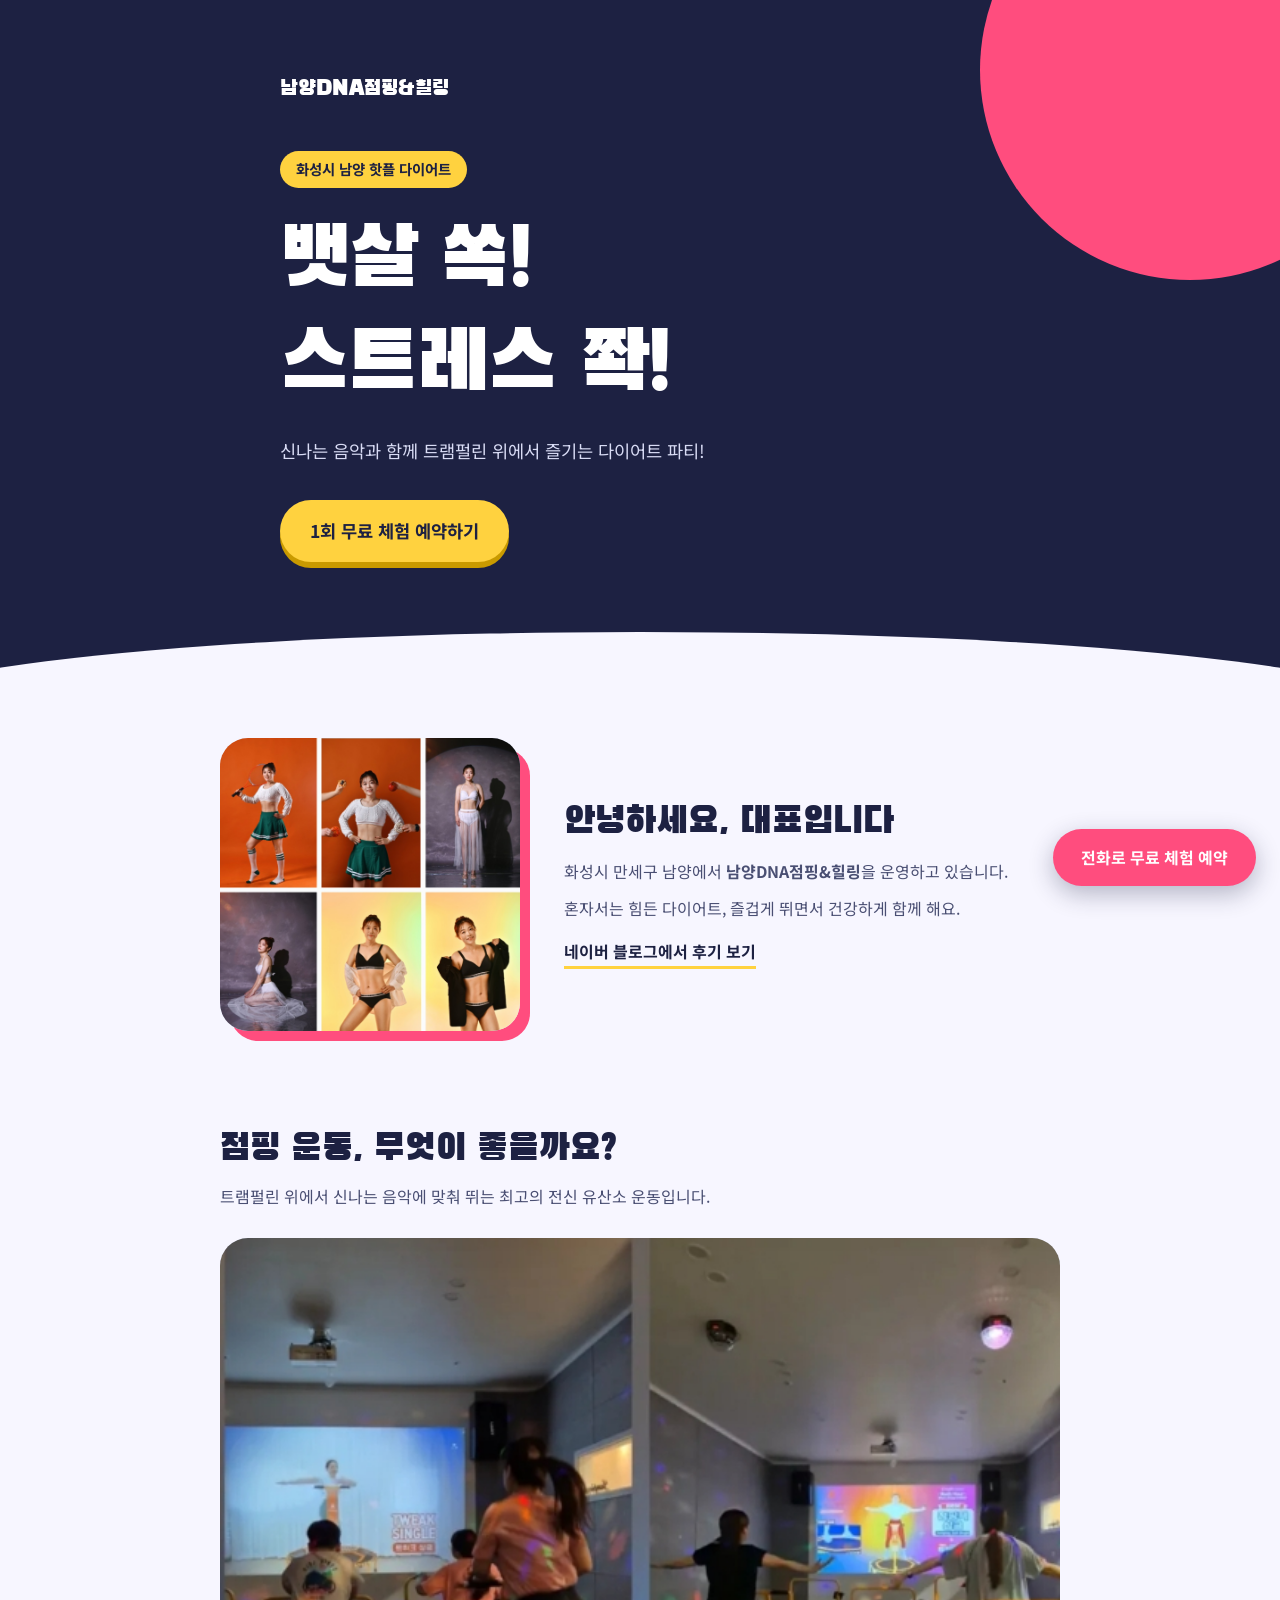
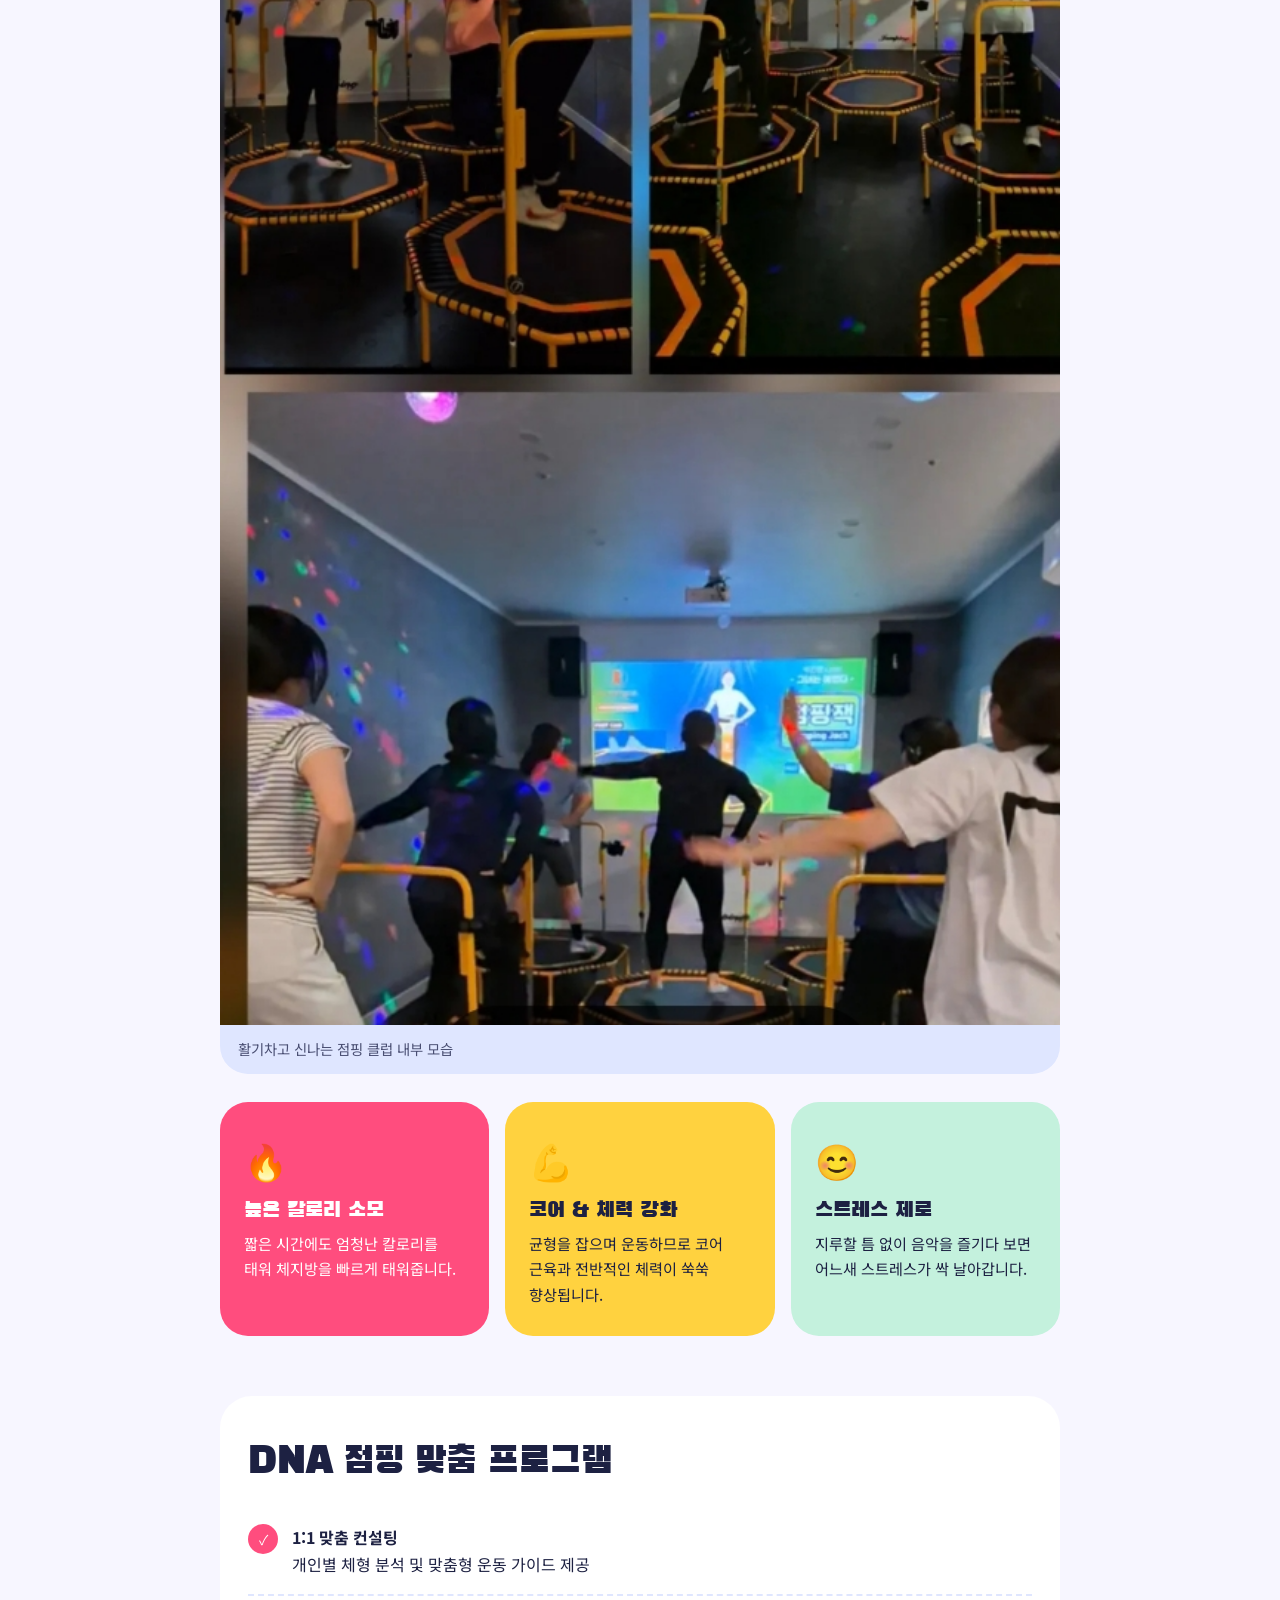
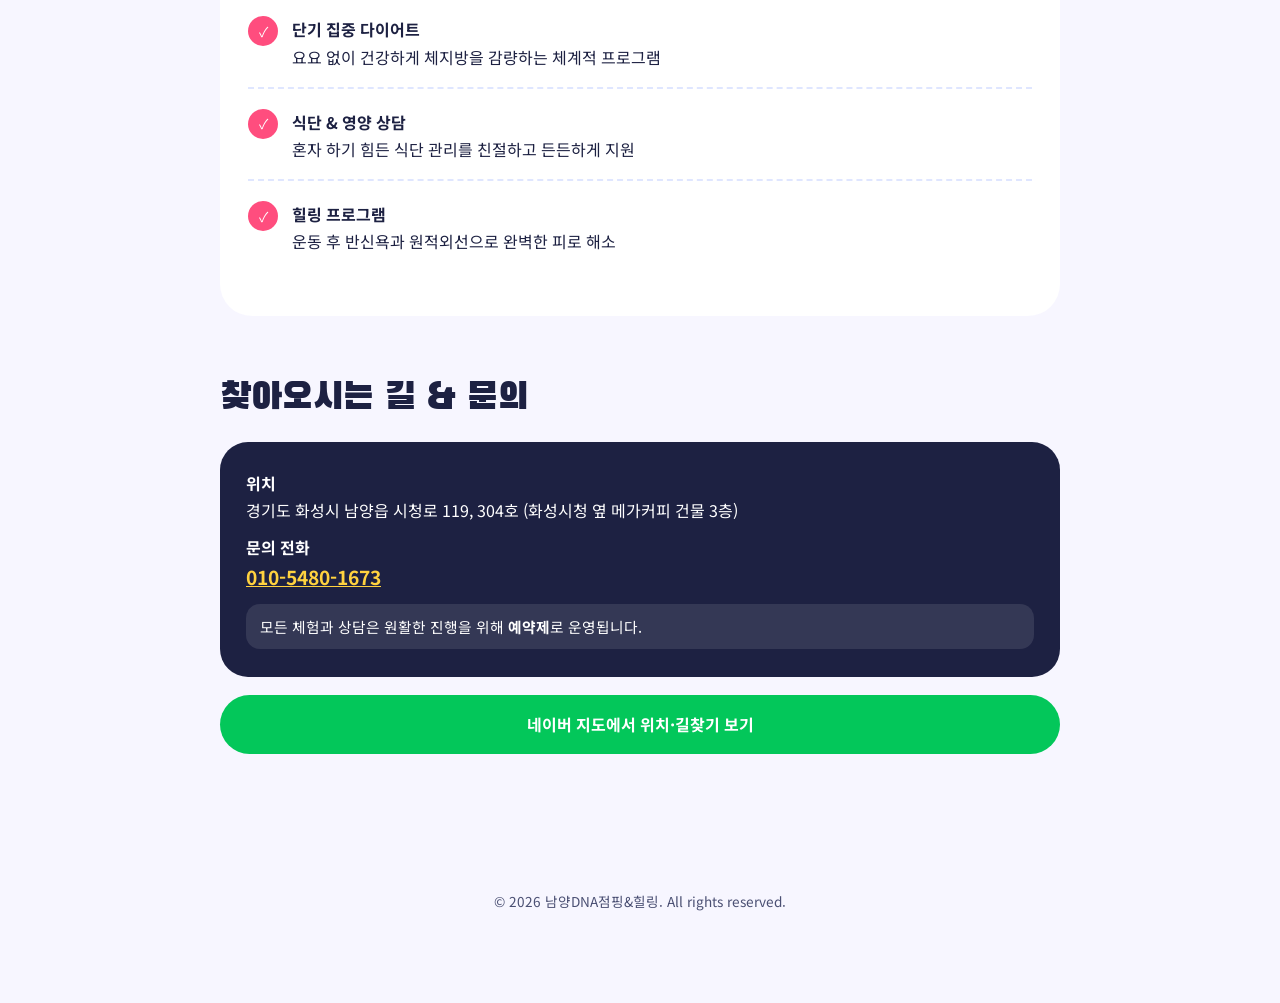
==== commit 943d86a8: "Update brand name and enhance styles in homepage layout" ====
--- a/index.html
+++ b/index.html
@@ -3,12 +3,13 @@
 <head>
   <meta charset="UTF-8">
   <meta name="viewport" content="width=device-width, initial-scale=1.0">
-  <title>남양 DNA점핑 & 힐링다이어트</title>
+  <title>남양DNA점핑&힐링</title>
   <link rel="stylesheet" href="style.css">
 </head>
 <body>
 
   <header class="hero">
+    <div class="brand">남양DNA점핑&amp;힐링</div>
     <div class="hero-content">
       <span class="badge">화성시 남양 핫플 다이어트</span>
       <h1>뱃살 쏙!<br>스트레스 쫙!</h1>
@@ -21,11 +22,11 @@
 
     <section class="card owner">
       <div class="owner-photo">
-        <img src="images/jumping2.jpg" alt="DNA점핑 & 힐링다이어트 대표" onerror="this.parentElement.style.display='none'">
+        <img src="images/jumping2.jpg" alt="남양DNA점핑&amp;힐링 대표" onerror="this.parentElement.style.display='none'">
       </div>
       <div class="owner-text">
         <h2>안녕하세요, 대표입니다</h2>
-        <p>화성시 만세구 남양에서 DNA점핑 & 힐링다이어트 클럽을 운영하고 있습니다.</p>
+        <p>화성시 만세구 남양에서 <strong>남양DNA점핑&amp;힐링</strong>을 운영하고 있습니다.</p>
         <p>혼자서는 힘든 다이어트, 즐겁게 뛰면서 건강하게 함께 해요.</p>
         <a href="https://blog.naver.com/cycygygy" target="_blank" rel="noopener" class="blog-link">네이버 블로그에서 후기 보기</a>
       </div>
@@ -86,7 +87,7 @@
   </main>
 
   <footer>
-    <p>&copy; 2026 남양 DNA점핑 & 힐링다이어트. All rights reserved.</p>
+    <p>&copy; 2026 남양DNA점핑&amp;힐링. All rights reserved.</p>
   </footer>
 
   <a href="tel:010-5480-1673" class="call-fab">전화로 무료 체험 예약</a>
--- a/style.css
+++ b/style.css
@@ -90,6 +90,14 @@
 .cta-btn:hover { transform: translateY(3px); box-shadow: 0 3px 0 #c99a00; }
 .cta-btn:active { transform: translateY(6px); box-shadow: 0 0 0 #c99a00; }
 
+.brand {
+  position: relative; z-index: 1;
+  max-width: 720px; margin: 0 auto 44px;
+  font-family: 'Black Han Sans', 'Noto Sans KR', sans-serif;
+  font-size: 1.3rem;
+  color: var(--white);
+}
+
 /* ---------- 본문 공통 ---------- */
 .container { max-width: 880px; margin: 0 auto; padding: 0 20px 60px; }
 .card { padding: 48px 0; }
